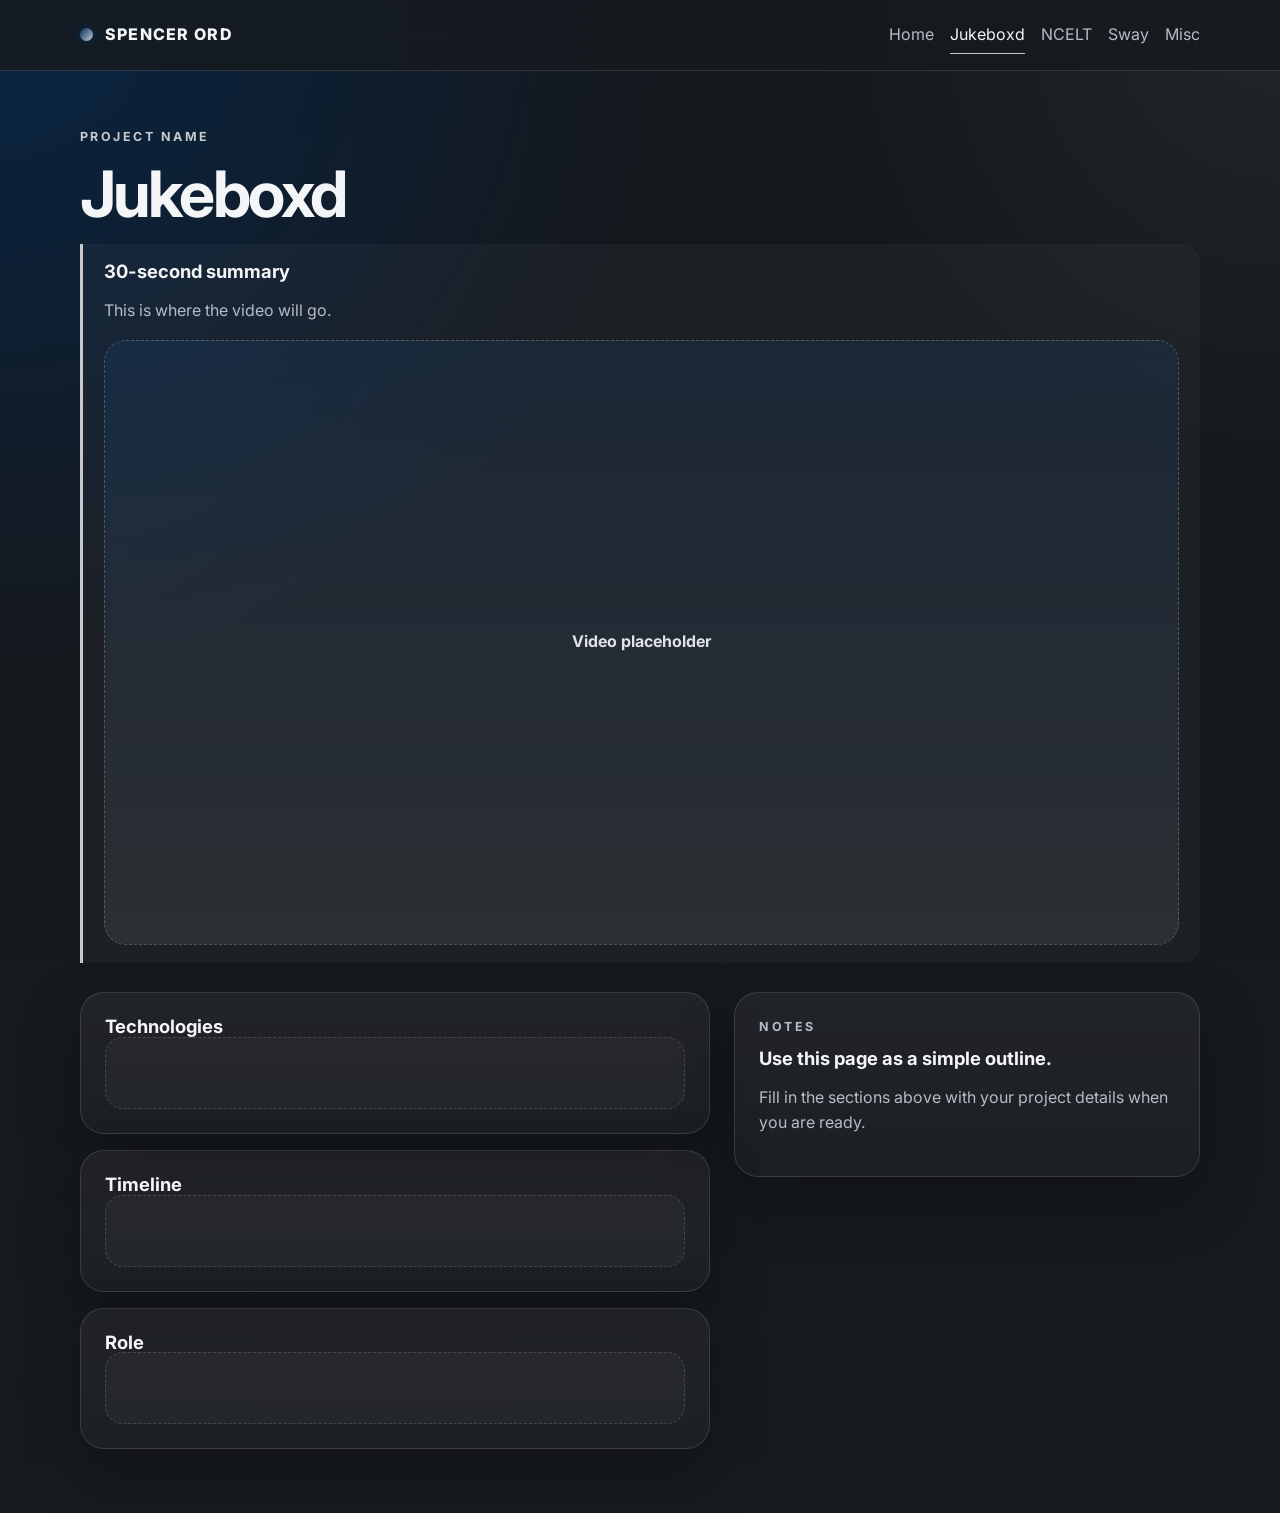
==== pages/jukeboxd.html @ b3a02fb2 "first AI draft" ====
<!DOCTYPE html>
<html lang="en">
	<head>
		<meta charset="UTF-8" />
		<meta name="viewport" content="width=device-width, initial-scale=1.0" />
		<title>Jukeboxd | Spencer Ord</title>
		<link rel="preconnect" href="https://fonts.googleapis.com" />
		<link rel="preconnect" href="https://fonts.gstatic.com" crossorigin />
		<link
			href="https://fonts.googleapis.com/css2?family=Inter:wght@400;500;600;700;800&display=swap"
			rel="stylesheet"
		/>
		<link rel="stylesheet" href="../css/styles.css" />
	</head>
	<body>
		<header class="site-header">
			<div class="container nav-bar">
				<a class="brand" href="../index.html">Spencer Ord</a>
				<nav class="site-nav" aria-label="Primary navigation">
					<a href="../index.html">Home</a>
					<a href="jukeboxd.html" class="active">Jukeboxd</a>
					<a href="ncelt.html">NCELT</a>
					<a href="sway.html">Sway</a>
					<a href="misc.html">Misc</a>
				</nav>
			</div>
		</header>

		<main class="project-page">
			<div class="container">
				<section class="project-hero">
					<p class="eyebrow">Project Name</p>
					<h1>Jukeboxd</h1>
					<div class="project-summary">
						<h3>30-second summary</h3>
						<p>This is where the video will go.</p>
						<div class="video-placeholder">Video placeholder</div>
					</div>
				</section>

				<section class="project-grid-detail">
					<div class="detail-list">
						<article class="project-panel">
							<h3>Technologies</h3>
							<div class="blank-field"></div>
						</article>
						<article class="project-panel">
							<h3>Timeline</h3>
							<div class="blank-field"></div>
						</article>
						<article class="project-panel">
							<h3>Role</h3>
							<div class="blank-field"></div>
						</article>
					</div>

					<aside class="project-panel">
						<p class="eyebrow">Notes</p>
						<h3>Use this page as a simple outline.</h3>
						<p>Fill in the sections above with your project details when you are ready.</p>
					</aside>
				</section>
			</div>
		</main>
	</body>
</html>
---- css/styles.css ----
:root {
  color-scheme: dark;
  --bg: #171a1f;
  --bg-alt: #20242a;
  --surface: rgba(255, 255, 255, 0.05);
  --surface-strong: rgba(255, 255, 255, 0.08);
  --border: rgba(255, 255, 255, 0.12);
  --text: #f4f5f7;
  --muted: #b6bcc6;
  --royal-blue: #002e5d;
  --royal-blue-2: #0a4a86;
  --silver: #c7c9cc;
  --silver-strong: #e0e2e6;
  --shadow: 0 24px 60px rgba(0, 0, 0, 0.28);
}

* {
  box-sizing: border-box;
}

html {
  scroll-behavior: smooth;
}

body {
  margin: 0;
  font-family: "Inter", "Segoe UI", sans-serif;
  background:
    radial-gradient(circle at top left, rgba(0, 46, 93, 0.6), transparent 34%),
    radial-gradient(circle at top right, rgba(199, 201, 204, 0.08), transparent 24%),
    linear-gradient(180deg, #14171c 0%, var(--bg) 100%);
  color: var(--text);
  line-height: 1.6;
}

a {
  color: inherit;
  text-decoration: none;
}

img {
  max-width: 100%;
  display: block;
}

.container {
  width: min(1120px, calc(100% - 2rem));
  margin: 0 auto;
}

.site-header {
  position: sticky;
  top: 0;
  z-index: 20;
  backdrop-filter: blur(18px);
  background: rgba(23, 26, 31, 0.82);
  border-bottom: 1px solid var(--border);
}

.nav-bar,
.footer-bar {
  display: flex;
  align-items: center;
  justify-content: space-between;
  gap: 1rem;
  padding: 1rem 0;
}

.brand {
  display: inline-flex;
  align-items: center;
  gap: 0.75rem;
  font-weight: 800;
  letter-spacing: 0.08em;
  text-transform: uppercase;
}

.brand::before {
  content: "";
  width: 0.8rem;
  height: 0.8rem;
  border-radius: 999px;
  background: linear-gradient(135deg, var(--royal-blue), var(--silver));
  box-shadow: 0 0 0 4px rgba(0, 46, 93, 0.25);
}

.site-nav {
  display: flex;
  gap: 1rem;
  flex-wrap: wrap;
}

.site-nav a {
  color: var(--muted);
  padding: 0.35rem 0;
  border-bottom: 1px solid transparent;
  transition: color 160ms ease, border-color 160ms ease;
}

.site-nav a:hover,
.site-nav a.active {
  color: var(--text);
  border-color: var(--silver);
}

.hero {
  padding: 5rem 0 3rem;
}

.hero-grid,
.split-section,
.project-grid-detail {
  display: grid;
  gap: 1.5rem;
  align-items: start;
}

.hero-grid,
.split-section {
  grid-template-columns: 1.25fr 0.75fr;
}

.project-grid-detail {
  grid-template-columns: 1.15fr 0.85fr;
}

.eyebrow {
  margin: 0 0 0.75rem;
  color: var(--silver);
  letter-spacing: 0.2em;
  text-transform: uppercase;
  font-size: 0.78rem;
  font-weight: 700;
}

h1,
h2,
h3 {
  line-height: 1.08;
  margin: 0;
}

h1 {
  font-size: clamp(2.5rem, 5vw, 4.7rem);
  letter-spacing: -0.04em;
}

h2 {
  font-size: clamp(1.6rem, 2.8vw, 2.5rem);
  letter-spacing: -0.03em;
}

h3 {
  font-size: 1.15rem;
}

.hero-copy,
.section-copy,
.card p,
.info-panel p,
.project-panel p,
.project-summary p {
  color: var(--muted);
}

.hero-copy {
  max-width: 60ch;
  font-size: 1.08rem;
  margin: 1rem 0 0;
}

.hero-actions {
  display: flex;
  flex-wrap: wrap;
  gap: 0.9rem;
  margin-top: 1.7rem;
}

.btn {
  display: inline-flex;
  align-items: center;
  justify-content: center;
  min-height: 2.9rem;
  padding: 0.8rem 1.15rem;
  border-radius: 999px;
  font-weight: 700;
  border: 1px solid transparent;
  transition: transform 160ms ease, background-color 160ms ease, border-color 160ms ease;
}

.btn:hover {
  transform: translateY(-1px);
}

.btn-primary {
  background: linear-gradient(135deg, var(--royal-blue), var(--royal-blue-2));
  color: white;
  box-shadow: 0 14px 28px rgba(0, 46, 93, 0.35);
}

.btn-secondary {
  background: linear-gradient(135deg, rgba(199, 201, 204, 0.12), rgba(255, 255, 255, 0.05));
  color: var(--silver-strong);
  border-color: rgba(199, 201, 204, 0.22);
}

.hero-card,
.card,
.info-panel,
.project-panel,
.link-panel {
  background: linear-gradient(180deg, var(--surface), rgba(255, 255, 255, 0.025));
  border: 1px solid var(--border);
  border-radius: 24px;
  box-shadow: var(--shadow);
}

.hero-card,
.info-panel,
.project-panel {
  padding: 1.5rem;
}

.hero-card {
  position: relative;
  overflow: hidden;
}

.hero-card::after {
  content: "";
  position: absolute;
  inset: auto -25% -45% auto;
  width: 14rem;
  height: 14rem;
  border-radius: 999px;
  background: radial-gradient(circle, rgba(0, 46, 93, 0.65), transparent 70%);
  pointer-events: none;
}

.hero-card ul,
.project-panel ul {
  margin: 0.9rem 0 0;
  padding-left: 1.1rem;
  color: var(--muted);
}

.hero-card li + li,
.project-panel li + li {
  margin-top: 0.5rem;
}

.section {
  padding: 3rem 0;
}

.section-heading {
  display: grid;
  gap: 0.35rem;
  margin-bottom: 1.4rem;
}

.project-grid {
  display: grid;
  grid-template-columns: repeat(2, minmax(0, 1fr));
  gap: 1.2rem;
}

.card {
  padding: 1.4rem;
}

.card p {
  margin: 0.7rem 0 0;
}

.card .card-link {
  display: inline-flex;
  margin-top: 1rem;
  color: var(--silver-strong);
  font-weight: 700;
}

.card .card-link:hover {
  color: white;
}

.link-panel {
  display: grid;
  gap: 1rem;
  padding: 1.25rem;
}

.link-list {
  display: grid;
  grid-template-columns: repeat(2, minmax(0, 1fr));
  gap: 0.75rem;
}

.link-list a {
  display: inline-flex;
  align-items: center;
  justify-content: center;
  min-height: 2.9rem;
  padding: 0.75rem 1rem;
  border-radius: 16px;
  border: 1px solid rgba(199, 201, 204, 0.18);
  background: rgba(255, 255, 255, 0.03);
  color: var(--silver-strong);
  font-weight: 700;
  transition: border-color 160ms ease, background-color 160ms ease, transform 160ms ease;
}

.link-list a:hover {
  border-color: rgba(199, 201, 204, 0.4);
  background: rgba(255, 255, 255, 0.06);
  transform: translateY(-1px);
}

.alt-section {
  padding-top: 0.3rem;
}

.project-page {
  padding: 3.5rem 0 4rem;
}

.project-hero {
  margin-bottom: 1.8rem;
}

.project-summary {
  margin-top: 1rem;
  padding: 1.15rem 1.3rem;
  border-left: 3px solid var(--silver);
  background: rgba(255, 255, 255, 0.03);
  border-radius: 0 18px 18px 0;
}

.project-meta {
  display: flex;
  flex-wrap: wrap;
  gap: 0.75rem;
  margin-top: 1.1rem;
}

.project-tag {
  display: inline-flex;
  padding: 0.45rem 0.7rem;
  border-radius: 999px;
  border: 1px solid rgba(199, 201, 204, 0.2);
  background: rgba(255, 255, 255, 0.04);
  color: var(--silver-strong);
  font-size: 0.9rem;
}

.video-placeholder {
  aspect-ratio: 16 / 9;
  display: grid;
  place-items: center;
  border-radius: 22px;
  border: 1px dashed rgba(199, 201, 204, 0.28);
  background:
    linear-gradient(180deg, rgba(0, 46, 93, 0.22), rgba(255, 255, 255, 0.04)),
    rgba(255, 255, 255, 0.03);
  color: var(--silver-strong);
  font-weight: 700;
  text-align: center;
  padding: 1rem;
}

.detail-list {
  display: grid;
  gap: 1rem;
}

.blank-field {
  min-height: 4.5rem;
  border-radius: 18px;
  border: 1px dashed rgba(199, 201, 204, 0.2);
  background: rgba(255, 255, 255, 0.03);
}

.site-footer {
  padding: 1.8rem 0 2.8rem;
  color: var(--muted);
}

.footer-bar {
  border-top: 1px solid var(--border);
  padding-top: 1.2rem;
}

@media (max-width: 820px) {
  .hero-grid,
  .split-section,
  .project-grid-detail,
  .project-grid,
  .link-list {
    grid-template-columns: 1fr;
  }

  .nav-bar,
  .footer-bar {
    flex-direction: column;
    align-items: flex-start;
  }

  .hero {
    padding-top: 3.2rem;
  }
}
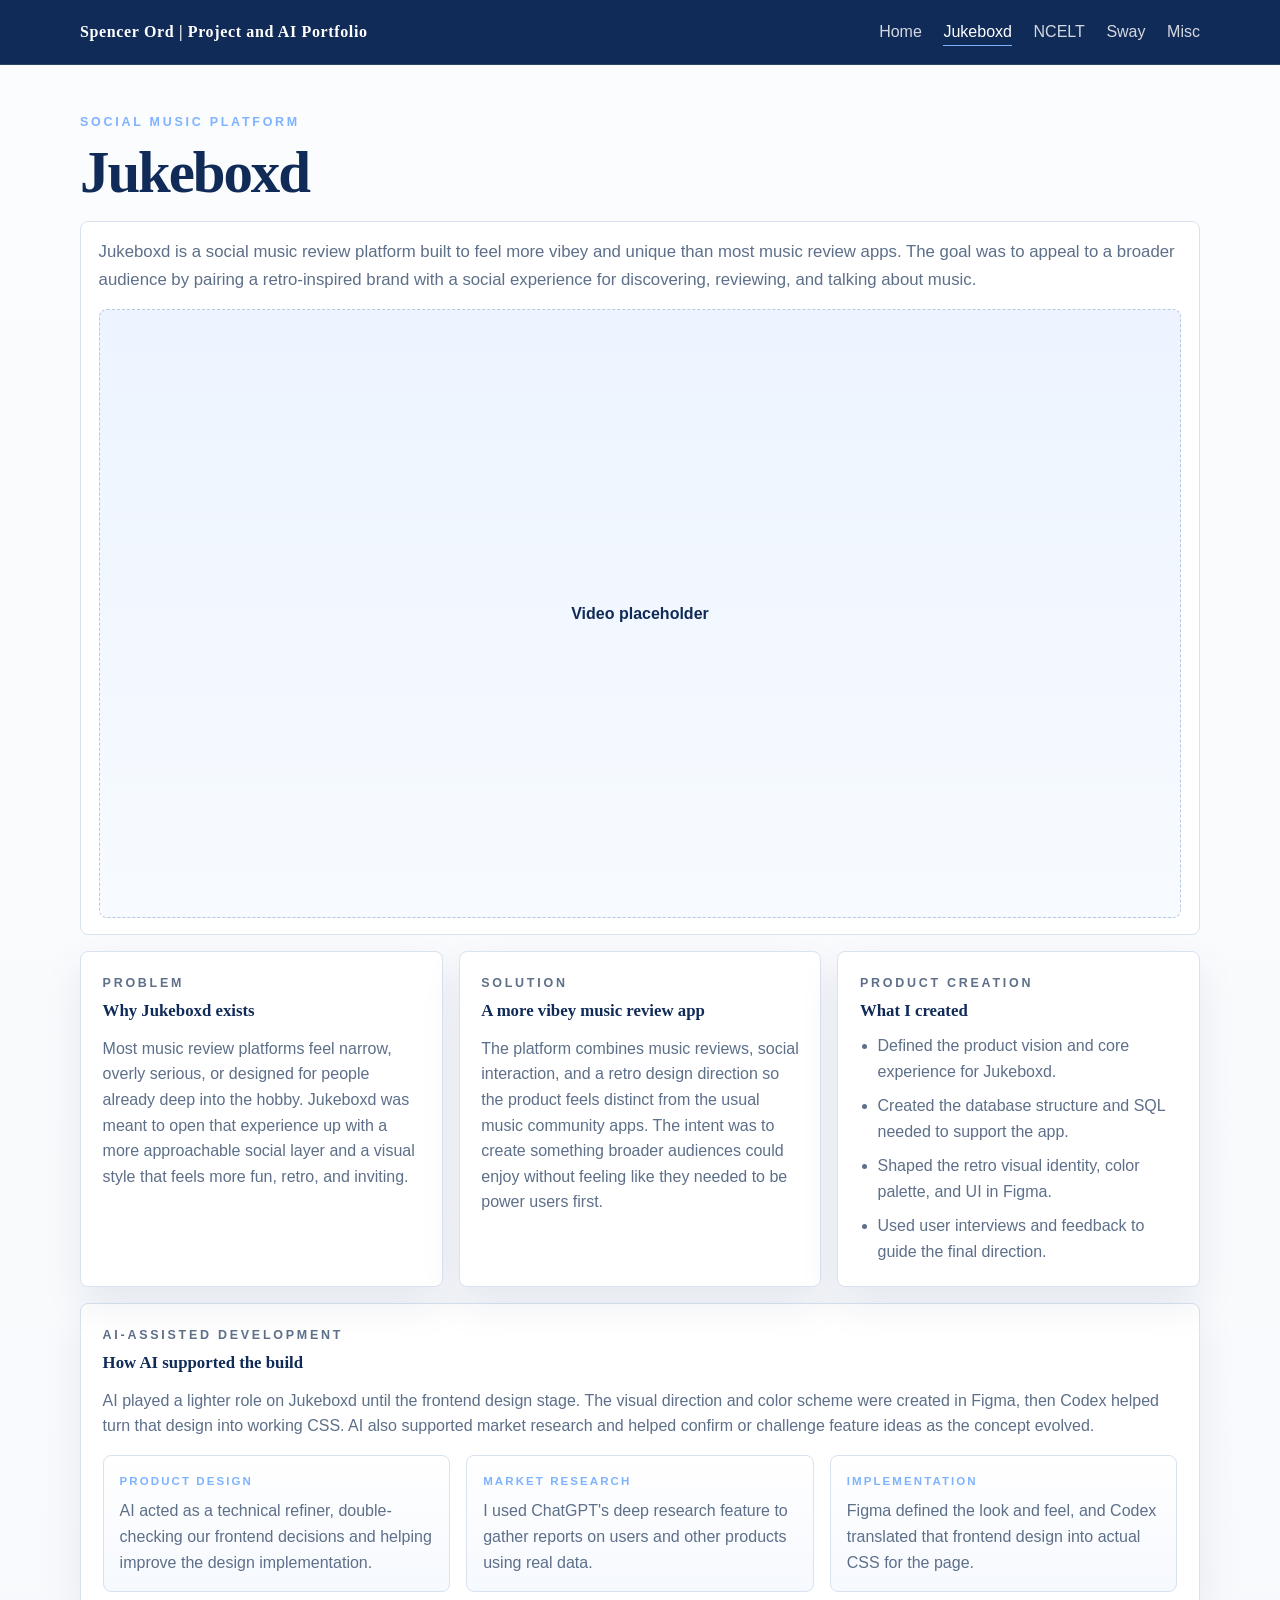
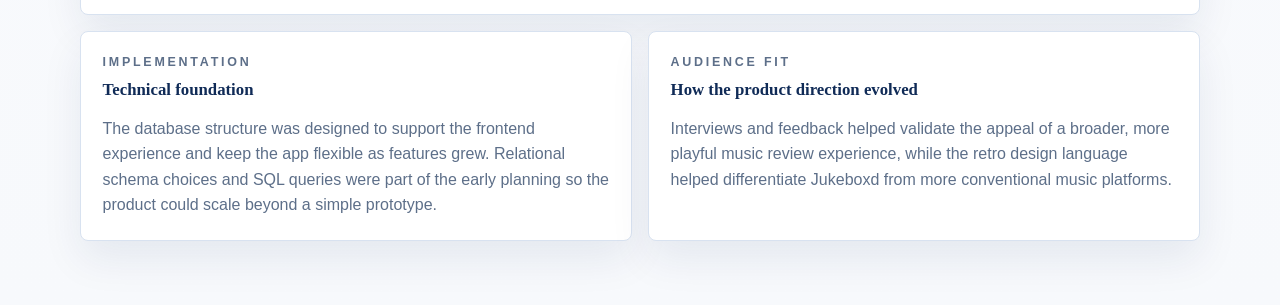
==== commit 65915cdf: "1st draft of Jukeboxd tab" ====
--- a/pages/jukeboxd.html
+++ b/pages/jukeboxd.html
@@ -15,7 +15,7 @@
 	<body>
 		<header class="site-header">
 			<div class="container nav-bar">
-				<a class="brand" href="../index.html">Spencer Ord</a>
+				<a class="brand" href="../index.html">Spencer Ord | Project and AI Portfolio</a>
 				<nav class="site-nav" aria-label="Primary navigation">
 					<a href="../index.html">Home</a>
 					<a href="jukeboxd.html" class="active">Jukeboxd</a>
@@ -29,36 +29,71 @@
 		<main class="project-page">
 			<div class="container">
 				<section class="project-hero">
-					<p class="eyebrow">Project Name</p>
+					<p class="eyebrow">Social music platform</p>
 					<h1>Jukeboxd</h1>
 					<div class="project-summary">
-						<h3>30-second summary</h3>
-						<p>This is where the video will go.</p>
+						<p class="project-intro">Jukeboxd is a social music review platform built to feel more vibey and unique than most music review apps. The goal was to appeal to a broader audience by pairing a retro-inspired brand with a social experience for discovering, reviewing, and talking about music.</p>
 						<div class="video-placeholder">Video placeholder</div>
 					</div>
 				</section>
 
-				<section class="project-grid-detail">
-					<div class="detail-list">
-						<article class="project-panel">
-							<h3>Technologies</h3>
-							<div class="blank-field"></div>
-						</article>
-						<article class="project-panel">
-							<h3>Timeline</h3>
-							<div class="blank-field"></div>
-						</article>
-						<article class="project-panel">
-							<h3>Role</h3>
-							<div class="blank-field"></div>
-						</article>
+				<section class="project-section-grid">
+					<article class="project-panel project-story">
+						<p class="eyebrow">Problem</p>
+						<h3>Why Jukeboxd exists</h3>
+						<p>Most music review platforms feel narrow, overly serious, or designed for people already deep into the hobby. Jukeboxd was meant to open that experience up with a more approachable social layer and a visual style that feels more fun, retro, and inviting.</p>
+					</article>
+
+					<article class="project-panel project-story">
+						<p class="eyebrow">Solution</p>
+						<h3>A more vibey music review app</h3>
+						<p>The platform combines music reviews, social interaction, and a retro design direction so the product feels distinct from the usual music community apps. The intent was to create something broader audiences could enjoy without feeling like they needed to be power users first.</p>
+					</article>
+
+					<article class="project-panel project-story">
+						<p class="eyebrow">Product Creation</p>
+						<h3>What I created</h3>
+						<ul class="feature-list">
+							<li>Defined the product vision and core experience for Jukeboxd.</li>
+							<li>Created the database structure and SQL needed to support the app.</li>
+							<li>Shaped the retro visual identity, color palette, and UI in Figma.</li>
+							<li>Used user interviews and feedback to guide the final direction.</li>
+						</ul>
+					</article>
+				</section>
+
+				<section class="project-panel project-ai-section">
+					<p class="eyebrow">AI-assisted development</p>
+					<h3>How AI supported the build</h3>
+					<p>AI played a lighter role on Jukeboxd until the frontend design stage. The visual direction and color scheme were created in Figma, then Codex helped turn that design into working CSS. AI also supported market research and helped confirm or challenge feature ideas as the concept evolved.</p>
+					<div class="ai-grid">
+						<div>
+							<span>Product design</span>
+							<p>AI acted as a technical refiner, double-checking our frontend decisions and helping improve the design implementation.</p>
+						</div>
+						<div>
+							<span>Market Research</span>
+							<p>I used ChatGPT's deep research feature to gather reports on users and other products using real data.</p>
+						</div>
+						<div>
+							<span>Implementation</span>
+							<p>Figma defined the look and feel, and Codex translated that frontend design into actual CSS for the page.</p>
+						</div>
 					</div>
+				</section>
 
-					<aside class="project-panel">
-						<p class="eyebrow">Notes</p>
-						<h3>Use this page as a simple outline.</h3>
-						<p>Fill in the sections above with your project details when you are ready.</p>
-					</aside>
+				<section class="project-section-grid project-section-grid-alt">
+					<article class="project-panel">
+						<p class="eyebrow">Implementation</p>
+						<h3>Technical foundation</h3>
+						<p>The database structure was designed to support the frontend experience and keep the app flexible as features grew. Relational schema choices and SQL queries were part of the early planning so the product could scale beyond a simple prototype.</p>
+					</article>
+
+					<article class="project-panel">
+						<p class="eyebrow">Audience fit</p>
+						<h3>How the product direction evolved</h3>
+						<p>Interviews and feedback helped validate the appeal of a broader, more playful music review experience, while the retro design language helped differentiate Jukeboxd from more conventional music platforms.</p>
+					</article>
 				</section>
 			</div>
 		</main>
--- a/css/styles.css
+++ b/css/styles.css
@@ -1,17 +1,23 @@
 :root {
-  color-scheme: dark;
-  --bg: #171a1f;
-  --bg-alt: #20242a;
-  --surface: rgba(255, 255, 255, 0.05);
-  --surface-strong: rgba(255, 255, 255, 0.08);
-  --border: rgba(255, 255, 255, 0.12);
-  --text: #f4f5f7;
-  --muted: #b6bcc6;
-  --royal-blue: #002e5d;
-  --royal-blue-2: #0a4a86;
-  --silver: #c7c9cc;
-  --silver-strong: #e0e2e6;
-  --shadow: 0 24px 60px rgba(0, 0, 0, 0.28);
+  color-scheme: light;
+  --bg: #f7f9fc;
+  --surface: #ffffff;
+  --surface-soft: #eef5ff;
+  --border: #d8e2f0;
+  --text: #10233f;
+  --muted: #5d6f89;
+  --navy: #102b57;
+  --navy-2: #173b73;
+  --light-blue: #7fb2ff;
+  --light-blue-soft: #d9e9ff;
+  --shadow: 0 18px 40px rgba(16, 43, 87, 0.08);
+  --shadow-strong: 0 16px 34px rgba(16, 43, 87, 0.16);
+  --radius: 8px;
+  --space-1: 0.5rem;
+  --space-2: 1rem;
+  --space-3: 1.5rem;
+  --space-4: 2rem;
+  --space-5: 3rem;
 }
 
 * {
@@ -24,11 +30,8 @@
 
 body {
   margin: 0;
-  font-family: "Inter", "Segoe UI", sans-serif;
-  background:
-    radial-gradient(circle at top left, rgba(0, 46, 93, 0.6), transparent 34%),
-    radial-gradient(circle at top right, rgba(199, 201, 204, 0.08), transparent 24%),
-    linear-gradient(180deg, #14171c 0%, var(--bg) 100%);
+  font-family: "Segoe UI", "Helvetica Neue", Arial, sans-serif;
+  background: linear-gradient(180deg, #fbfcfe 0%, var(--bg) 100%);
   color: var(--text);
   line-height: 1.6;
 }
@@ -36,11 +39,6 @@
 a {
   color: inherit;
   text-decoration: none;
-}
-
-img {
-  max-width: 100%;
-  display: block;
 }
 
 .container {
@@ -52,9 +50,9 @@
   position: sticky;
   top: 0;
   z-index: 20;
-  backdrop-filter: blur(18px);
-  background: rgba(23, 26, 31, 0.82);
-  border-bottom: 1px solid var(--border);
+  background: var(--navy);
+  backdrop-filter: blur(12px);
+  border-bottom: 1px solid rgba(255, 255, 255, 0.12);
 }
 
 .nav-bar,
@@ -62,72 +60,90 @@
   display: flex;
   align-items: center;
   justify-content: space-between;
-  gap: 1rem;
+  gap: var(--space-2);
   padding: 1rem 0;
 }
 
 .brand {
+  font-weight: 800;
+  letter-spacing: 0.04em;
+  color: #ffffff;
+  font-family: Georgia, "Times New Roman", serif;
+}
+
+.site-nav {
+  display: flex;
+  align-items: center;
+  gap: 1.35rem;
+  flex-wrap: wrap;
+}
+
+.site-nav a {
+  position: relative;
   display: inline-flex;
   align-items: center;
-  gap: 0.75rem;
-  font-weight: 800;
-  letter-spacing: 0.08em;
-  text-transform: uppercase;
-}
-
-.brand::before {
+  min-height: 2rem;
+  color: rgba(255, 255, 255, 0.82);
+  transition: color 240ms ease;
+}
+
+.site-nav a::after {
+  position: absolute;
+  right: 0;
+  bottom: 0.1rem;
+  left: 0;
+  height: 1px;
   content: "";
-  width: 0.8rem;
-  height: 0.8rem;
-  border-radius: 999px;
-  background: linear-gradient(135deg, var(--royal-blue), var(--silver));
-  box-shadow: 0 0 0 4px rgba(0, 46, 93, 0.25);
-}
-
-.site-nav {
-  display: flex;
-  gap: 1rem;
-  flex-wrap: wrap;
-}
-
-.site-nav a {
-  color: var(--muted);
-  padding: 0.35rem 0;
-  border-bottom: 1px solid transparent;
-  transition: color 160ms ease, border-color 160ms ease;
+  background: var(--light-blue);
+  opacity: 0;
+  transform: scaleX(0.5);
+  transform-origin: center;
+  transition: transform 240ms ease, opacity 240ms ease;
 }
 
 .site-nav a:hover,
 .site-nav a.active {
-  color: var(--text);
-  border-color: var(--silver);
+  color: #ffffff;
+}
+
+.site-nav a:hover::after,
+.site-nav a.active::after {
+  opacity: 1;
+  transform: scaleX(1);
 }
 
 .hero {
-  padding: 5rem 0 3rem;
+  padding: var(--space-5) 0 0;
+  background:
+    radial-gradient(ellipse at 73% 52%, rgba(127, 178, 255, 0.24) 0%, rgba(127, 178, 255, 0.14) 28%, rgba(217, 233, 255, 0.08) 48%, rgba(217, 233, 255, 0) 72%),
+    linear-gradient(180deg, rgba(217, 233, 255, 0.72) 0%, rgba(239, 246, 255, 0.94) 100%);
+  border-top: 1px solid rgba(16, 35, 63, 0.1);
+  border-bottom: 1px solid rgba(16, 35, 63, 0.1);
 }
 
 .hero-grid,
-.split-section,
 .project-grid-detail {
   display: grid;
-  gap: 1.5rem;
-  align-items: start;
-}
-
-.hero-grid,
-.split-section {
-  grid-template-columns: 1.25fr 0.75fr;
-}
-
-.project-grid-detail {
-  grid-template-columns: 1.15fr 0.85fr;
+  gap: var(--space-5);
+  align-items: stretch;
+  grid-template-columns: minmax(0, 1fr) minmax(320px, 0.95fr);
+}
+
+.hero-grid {
+  min-height: clamp(29rem, 55vh, 34rem);
+}
+
+.hero-content {
+  align-self: center;
+  max-width: none;
+  width: 100%;
+  padding-bottom: var(--space-4);
 }
 
 .eyebrow {
-  margin: 0 0 0.75rem;
-  color: var(--silver);
-  letter-spacing: 0.2em;
+  margin: 0 0 var(--space-1);
+  color: var(--light-blue);
+  letter-spacing: 0.22em;
   text-transform: uppercase;
   font-size: 0.78rem;
   font-weight: 700;
@@ -138,264 +154,386 @@
 h3 {
   line-height: 1.08;
   margin: 0;
+  font-family: Georgia, serif;
+  font-weight: 700;
 }
 
 h1 {
-  font-size: clamp(2.5rem, 5vw, 4.7rem);
-  letter-spacing: -0.04em;
+  font-size: clamp(2.6rem, 4.6vw, 4.35rem);
+  letter-spacing: -0.035em;
+  color: var(--navy);
 }
 
 h2 {
-  font-size: clamp(1.6rem, 2.8vw, 2.5rem);
+  font-size: clamp(1.5rem, 2.6vw, 2.3rem);
   letter-spacing: -0.03em;
+  color: var(--navy);
 }
 
 h3 {
-  font-size: 1.15rem;
+  font-size: 1.05rem;
+  color: var(--navy);
 }
 
 .hero-copy,
 .section-copy,
 .card p,
-.info-panel p,
 .project-panel p,
 .project-summary p {
   color: var(--muted);
 }
 
 .hero-copy {
+  max-width: 36ch;
+  font-size: clamp(1.18rem, 2vw, 1.36rem);
+  line-height: 1.35;
+  margin: 0.75rem 0 0;
+  color: var(--light-blue);
+}
+
+.section-copy {
   max-width: 60ch;
-  font-size: 1.08rem;
-  margin: 1rem 0 0;
+  margin: var(--space-2) 0 0;
+  font-size: 1.02rem;
+  line-height: 1.75;
 }
 
 .hero-actions {
   display: flex;
   flex-wrap: wrap;
-  gap: 0.9rem;
-  margin-top: 1.7rem;
+  gap: var(--space-2);
+  margin-top: var(--space-3);
 }
 
 .btn {
   display: inline-flex;
   align-items: center;
   justify-content: center;
-  min-height: 2.9rem;
-  padding: 0.8rem 1.15rem;
+  min-height: 3rem;
+  padding: 0 1.55rem;
   border-radius: 999px;
   font-weight: 700;
+  line-height: 1;
   border: 1px solid transparent;
-  transition: transform 160ms ease, background-color 160ms ease, border-color 160ms ease;
+  box-shadow: 0 10px 22px rgba(16, 43, 87, 0.08);
+  transition: transform 240ms ease, background-color 240ms ease, border-color 240ms ease, box-shadow 240ms ease, color 240ms ease;
 }
 
 .btn:hover {
-  transform: translateY(-1px);
+  box-shadow: var(--shadow-strong);
+  transform: translateY(-2px);
 }
 
 .btn-primary {
-  background: linear-gradient(135deg, var(--royal-blue), var(--royal-blue-2));
+  background: var(--navy);
   color: white;
-  box-shadow: 0 14px 28px rgba(0, 46, 93, 0.35);
+  box-shadow: var(--shadow);
 }
 
 .btn-secondary {
-  background: linear-gradient(135deg, rgba(199, 201, 204, 0.12), rgba(255, 255, 255, 0.05));
-  color: var(--silver-strong);
-  border-color: rgba(199, 201, 204, 0.22);
-}
-
-.hero-card,
+  background: rgba(255, 255, 255, 0.72);
+  color: var(--navy);
+  border-color: rgba(16, 43, 87, 0.28);
+}
+
+.btn-secondary:hover {
+  background: #ffffff;
+  border-color: rgba(16, 43, 87, 0.42);
+}
+
 .card,
 .info-panel,
+.project-panel {
+  background: var(--surface);
+  border: 1px solid var(--border);
+  border-radius: var(--radius);
+  box-shadow: var(--shadow);
+}
+
+.info-panel,
 .project-panel,
-.link-panel {
-  background: linear-gradient(180deg, var(--surface), rgba(255, 255, 255, 0.025));
-  border: 1px solid var(--border);
-  border-radius: 24px;
-  box-shadow: var(--shadow);
-}
-
-.hero-card,
-.info-panel,
-.project-panel {
-  padding: 1.5rem;
-}
-
-.hero-card {
+.card {
+  padding: 1.35rem;
+}
+
+.hero-portrait {
   position: relative;
+  background: transparent;
+  border: 0;
+  box-shadow: none;
+  min-height: 100%;
+  display: flex;
+  justify-content: flex-end;
+  align-items: flex-end;
   overflow: hidden;
 }
 
-.hero-card::after {
-  content: "";
-  position: absolute;
-  inset: auto -25% -45% auto;
-  width: 14rem;
-  height: 14rem;
-  border-radius: 999px;
-  background: radial-gradient(circle, rgba(0, 46, 93, 0.65), transparent 70%);
-  pointer-events: none;
-}
-
-.hero-card ul,
-.project-panel ul {
-  margin: 0.9rem 0 0;
-  padding-left: 1.1rem;
-  color: var(--muted);
-}
-
-.hero-card li + li,
-.project-panel li + li {
-  margin-top: 0.5rem;
-}
-
-.section {
-  padding: 3rem 0;
-}
-
-.section-heading {
-  display: grid;
-  gap: 0.35rem;
-  margin-bottom: 1.4rem;
+
+.portrait-image {
+  width: min(100%, 620px);
+  height: auto;
+  object-fit: contain;
+  filter: drop-shadow(0 20px 28px rgba(16, 35, 63, 0.12));
+  position: relative;
+  z-index: 1;
+  margin-bottom: 0;
+}
+
+.hero-portrait .portrait-label,
+.hero-portrait .portrait-figure {
+  display: none;
 }
 
 .project-grid {
   display: grid;
-  grid-template-columns: repeat(2, minmax(0, 1fr));
-  gap: 1.2rem;
-}
-
-.card {
-  padding: 1.4rem;
+  grid-template-columns: repeat(4, minmax(0, 1fr));
+  gap: 1rem;
 }
 
 .card p {
-  margin: 0.7rem 0 0;
+  margin: 0.6rem 0 0;
 }
 
 .card .card-link {
   display: inline-flex;
   margin-top: 1rem;
-  color: var(--silver-strong);
+  color: var(--light-blue);
   font-weight: 700;
 }
 
-.card .card-link:hover {
-  color: white;
-}
-
-.link-panel {
-  display: grid;
-  gap: 1rem;
-  padding: 1.25rem;
-}
-
-.link-list {
-  display: grid;
-  grid-template-columns: repeat(2, minmax(0, 1fr));
-  gap: 0.75rem;
-}
-
-.link-list a {
+.social-row {
+  display: flex;
+  align-items: center;
+  gap: var(--space-1);
+  margin-top: var(--space-3);
+}
+
+.social-row a {
   display: inline-flex;
   align-items: center;
   justify-content: center;
-  min-height: 2.9rem;
-  padding: 0.75rem 1rem;
-  border-radius: 16px;
-  border: 1px solid rgba(199, 201, 204, 0.18);
-  background: rgba(255, 255, 255, 0.03);
-  color: var(--silver-strong);
-  font-weight: 700;
-  transition: border-color 160ms ease, background-color 160ms ease, transform 160ms ease;
-}
-
-.link-list a:hover {
-  border-color: rgba(199, 201, 204, 0.4);
-  background: rgba(255, 255, 255, 0.06);
+  width: 2.15rem;
+  height: 2.15rem;
+  border-radius: 50%;
+  color: var(--navy);
+  transition: background-color 240ms ease, color 240ms ease, transform 240ms ease;
+}
+
+.social-row a:hover {
+  background: rgba(255, 255, 255, 0.7);
+  color: var(--navy-2);
   transform: translateY(-1px);
 }
 
-.alt-section {
-  padding-top: 0.3rem;
+.social-row svg {
+  width: 1.35rem;
+  height: 1.35rem;
+  fill: currentColor;
+}
+
+.about-section {
+  padding-top: 1rem;
+}
+
+.about-grid {
+  display: grid;
+  grid-template-columns: 1.3fr 1fr 1fr;
+  gap: 1rem;
+}
+
+.about-card {
+  padding: 1.35rem;
+  background: var(--surface);
+  border: 1px solid var(--border);
+  border-radius: var(--radius);
+  box-shadow: var(--shadow);
+}
+
+.about-card p,
+.about-card li {
+  color: var(--muted);
+}
+
+.about-card ul {
+  margin: 0.75rem 0 0;
+  padding-left: 1.1rem;
+}
+
+.about-card li + li {
+  margin-top: 0.5rem;
+}
+
+.section {
+  padding: 2rem 0 3rem;
+}
+
+.section-heading {
+  display: grid;
+  gap: 0.35rem;
+  margin-bottom: 1.25rem;
 }
 
 .project-page {
-  padding: 3.5rem 0 4rem;
-}
-
-.project-hero {
-  margin-bottom: 1.8rem;
+  padding: 3rem 0 4rem;
 }
 
 .project-summary {
   margin-top: 1rem;
-  padding: 1.15rem 1.3rem;
-  border-left: 3px solid var(--silver);
-  background: rgba(255, 255, 255, 0.03);
-  border-radius: 0 18px 18px 0;
-}
-
-.project-meta {
-  display: flex;
-  flex-wrap: wrap;
-  gap: 0.75rem;
-  margin-top: 1.1rem;
-}
-
-.project-tag {
-  display: inline-flex;
-  padding: 0.45rem 0.7rem;
-  border-radius: 999px;
-  border: 1px solid rgba(199, 201, 204, 0.2);
-  background: rgba(255, 255, 255, 0.04);
-  color: var(--silver-strong);
-  font-size: 0.9rem;
+  padding: 1rem 1.1rem;
+  border: 1px solid var(--border);
+  border-radius: var(--radius);
+  background: var(--surface);
+}
+
+.project-intro {
+  margin: 0;
+  color: var(--muted);
+  font-size: 1.05rem;
+  line-height: 1.7;
+}
+
+.project-snapshot {
+  display: grid;
+  grid-template-columns: repeat(3, minmax(0, 1fr));
+  gap: 0.85rem;
+  margin-top: 1rem;
+}
+
+.project-stat {
+  padding: 1rem;
+  border: 1px solid var(--border);
+  border-radius: var(--radius);
+  background: linear-gradient(180deg, #ffffff 0%, #f6f9fe 100%);
+}
+
+.project-stat span {
+  display: block;
+  color: var(--light-blue);
+  font-size: 0.72rem;
+  font-weight: 800;
+  letter-spacing: 0.18em;
+  text-transform: uppercase;
+}
+
+.project-stat strong {
+  display: block;
+  margin-top: 0.45rem;
+  color: var(--navy);
+  font-size: 1rem;
+  line-height: 1.35;
+}
+
+.project-stat p {
+  margin: 0.55rem 0 0;
+  color: var(--muted);
+  font-size: 0.94rem;
 }
 
 .video-placeholder {
   aspect-ratio: 16 / 9;
   display: grid;
   place-items: center;
-  border-radius: 22px;
-  border: 1px dashed rgba(199, 201, 204, 0.28);
-  background:
-    linear-gradient(180deg, rgba(0, 46, 93, 0.22), rgba(255, 255, 255, 0.04)),
-    rgba(255, 255, 255, 0.03);
-  color: var(--silver-strong);
+  margin-top: 0.9rem;
+  border-radius: var(--radius);
+  border: 1px dashed #b6c8e3;
+  background: linear-gradient(180deg, #edf4ff 0%, #f7fbff 100%);
+  color: var(--navy);
   font-weight: 700;
-  text-align: center;
+}
+
+.detail-list {
+  display: grid;
+  gap: 1rem;
+}
+
+.project-section-grid {
+  display: grid;
+  grid-template-columns: repeat(3, minmax(0, 1fr));
+  gap: 1rem;
+  margin-top: 1rem;
+}
+
+.project-section-grid-alt {
+  grid-template-columns: repeat(2, minmax(0, 1fr));
+}
+
+.project-ai-section {
+  margin-top: 1rem;
+  padding: 1.35rem;
+}
+
+.ai-grid {
+  display: grid;
+  grid-template-columns: repeat(3, minmax(0, 1fr));
+  gap: 1rem;
+  margin-top: 1rem;
+}
+
+.ai-grid div {
   padding: 1rem;
-}
-
-.detail-list {
-  display: grid;
-  gap: 1rem;
+  border: 1px solid var(--border);
+  border-radius: var(--radius);
+  background: linear-gradient(180deg, #ffffff 0%, #f6f9fe 100%);
+}
+
+.ai-grid span {
+  display: block;
+  color: var(--light-blue);
+  font-size: 0.72rem;
+  font-weight: 800;
+  letter-spacing: 0.18em;
+  text-transform: uppercase;
+}
+
+.ai-grid p {
+  margin: 0.5rem 0 0;
+  color: var(--muted);
+}
+
+.project-story p:last-child,
+.project-panel p:last-child {
+  margin-bottom: 0;
+}
+
+.feature-list {
+  margin: 0.85rem 0 0;
+  padding-left: 1.1rem;
+  color: var(--muted);
+}
+
+.feature-list li + li {
+  margin-top: 0.55rem;
 }
 
 .blank-field {
-  min-height: 4.5rem;
-  border-radius: 18px;
-  border: 1px dashed rgba(199, 201, 204, 0.2);
-  background: rgba(255, 255, 255, 0.03);
+  min-height: 4rem;
+  margin-top: 0.75rem;
+  border-radius: var(--radius);
+  border: 1px dashed #b6c8e3;
+  background: linear-gradient(180deg, #f9fbff 0%, #edf4ff 100%);
 }
 
 .site-footer {
-  padding: 1.8rem 0 2.8rem;
+  padding: 1rem 0 2rem;
+}
+
+.footer-bar {
+  border-top: 1px solid rgba(16, 35, 63, 0.08);
   color: var(--muted);
-}
-
-.footer-bar {
-  border-top: 1px solid var(--border);
-  padding-top: 1.2rem;
 }
 
 @media (max-width: 820px) {
   .hero-grid,
-  .split-section,
   .project-grid-detail,
   .project-grid,
-  .link-list {
+  .about-grid,
+  .project-snapshot,
+  .project-section-grid,
+  .ai-grid {
+    grid-template-columns: 1fr;
+  }
+
+  .project-section-grid-alt {
     grid-template-columns: 1fr;
   }
 
@@ -405,7 +543,74 @@
     align-items: flex-start;
   }
 
+  .site-nav {
+    gap: 0.95rem;
+  }
+
   .hero {
-    padding-top: 3.2rem;
-  }
-}
+    padding-top: var(--space-4);
+    background:
+      radial-gradient(ellipse at 50% 82%, rgba(127, 178, 255, 0.22) 0%, rgba(127, 178, 255, 0.12) 30%, rgba(217, 233, 255, 0.07) 50%, rgba(217, 233, 255, 0) 74%),
+      linear-gradient(180deg, rgba(217, 233, 255, 0.72) 0%, rgba(239, 246, 255, 0.94) 100%);
+  }
+
+  .hero-grid {
+    min-height: 0;
+    gap: var(--space-2);
+  }
+
+  .hero-content {
+    padding-bottom: var(--space-2);
+  }
+
+  .hero-portrait {
+    min-height: 0;
+    justify-content: center;
+  }
+
+  .portrait-image {
+    width: min(100%, 31rem);
+  }
+}
+
+@media (max-width: 520px) {
+  .container {
+    width: min(100% - 1.5rem, 1120px);
+  }
+
+  .nav-bar,
+  .footer-bar {
+    gap: 0.75rem;
+  }
+
+  .site-nav {
+    width: 100%;
+    justify-content: space-between;
+    gap: 0.5rem;
+  }
+
+  .hero {
+    padding-top: var(--space-3);
+  }
+
+  h1 {
+    font-size: clamp(2.35rem, 13vw, 3.2rem);
+  }
+
+  .hero-actions {
+    gap: 0.75rem;
+  }
+
+  .btn {
+    width: 100%;
+    padding-inline: var(--space-2);
+  }
+
+  .social-row {
+    justify-content: center;
+  }
+
+  .portrait-image {
+    width: min(100%, 26rem);
+  }
+}
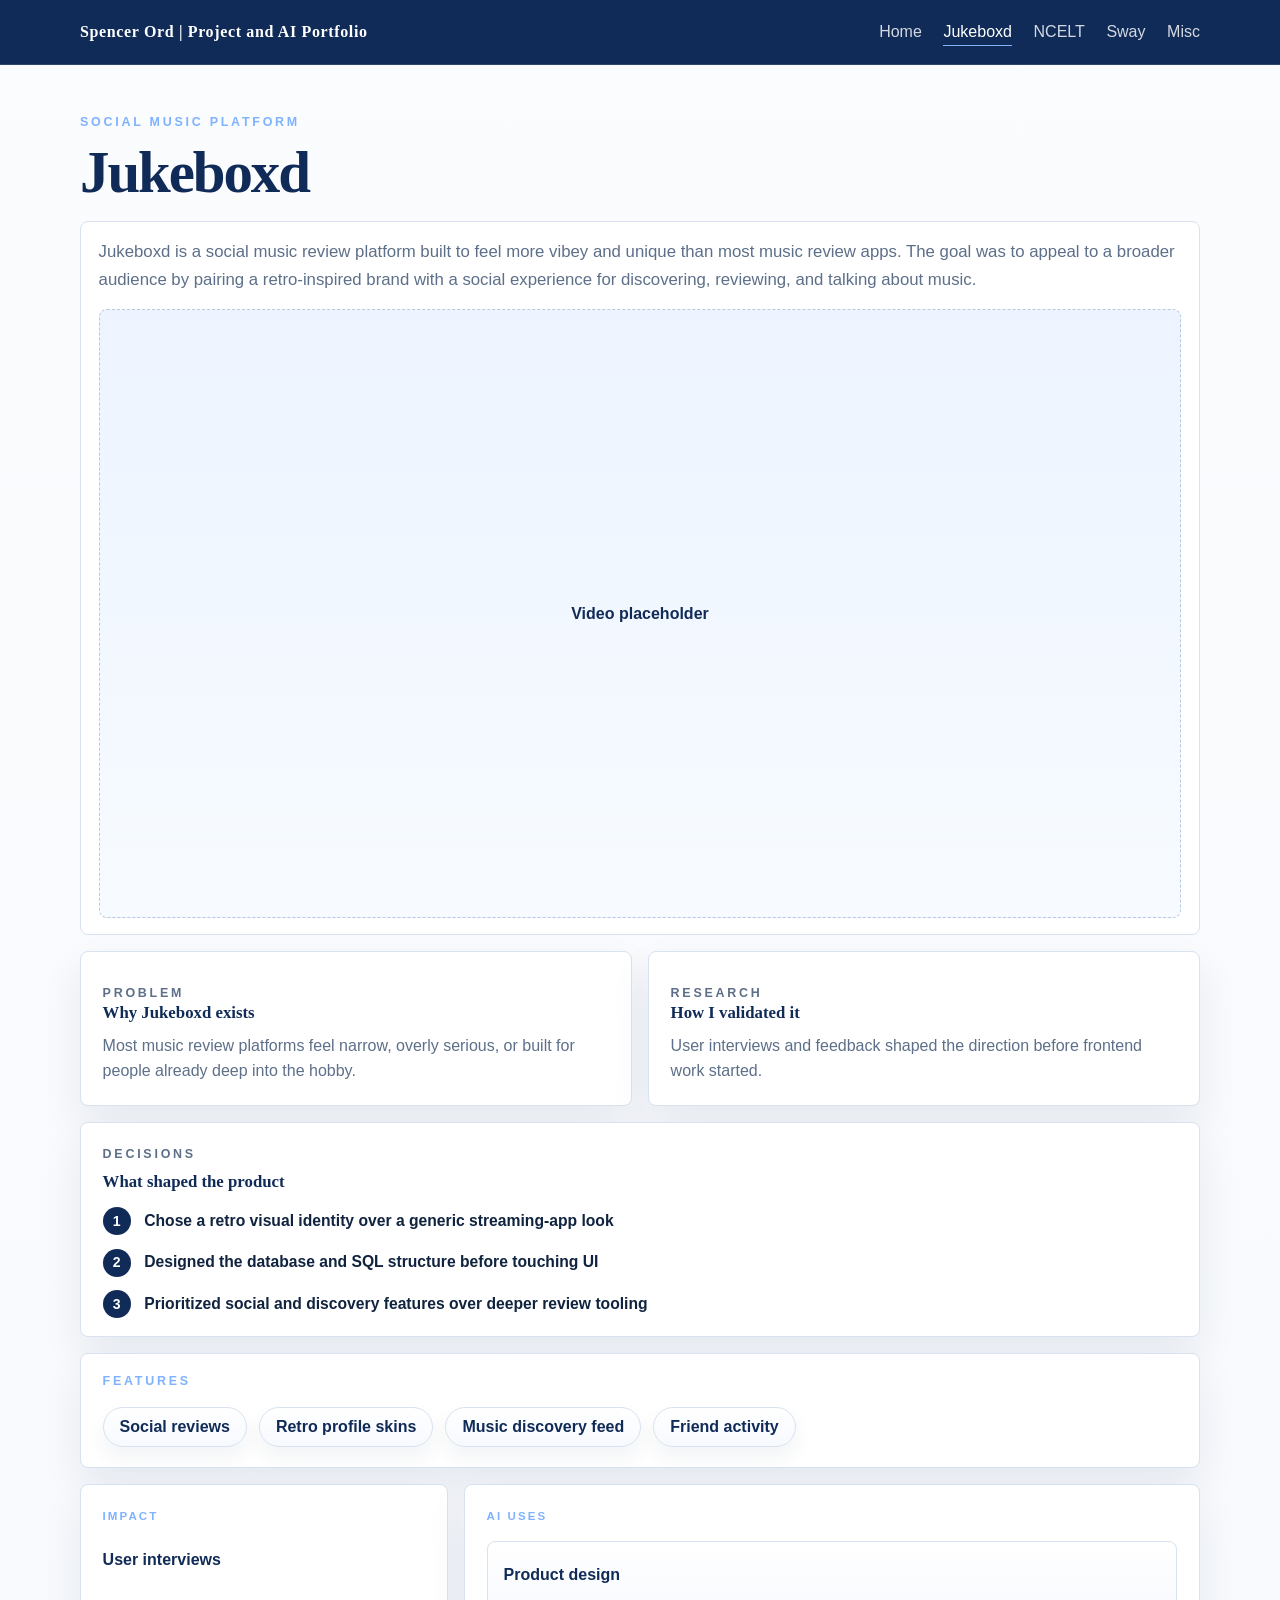
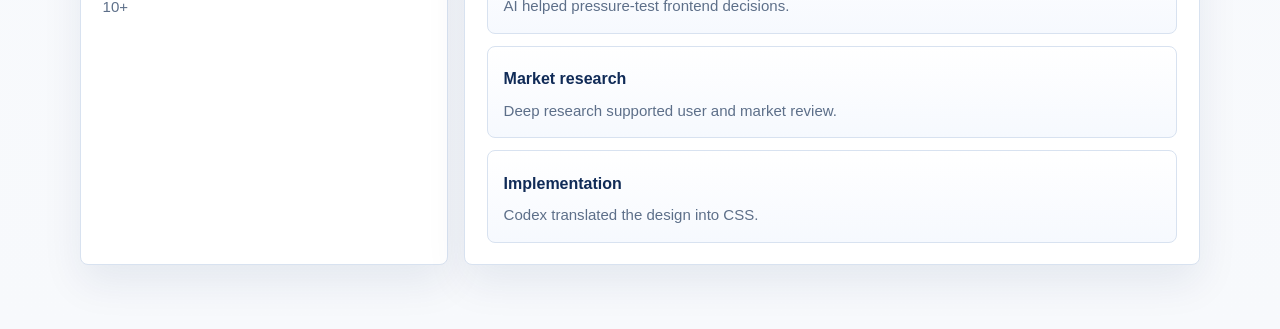
==== commit 96494640: "layout for project tabs" ====
--- a/pages/jukeboxd.html
+++ b/pages/jukeboxd.html
@@ -37,64 +37,75 @@
 					</div>
 				</section>
 
-				<section class="project-section-grid">
-					<article class="project-panel project-story">
-						<p class="eyebrow">Problem</p>
-						<h3>Why Jukeboxd exists</h3>
-						<p>Most music review platforms feel narrow, overly serious, or designed for people already deep into the hobby. Jukeboxd was meant to open that experience up with a more approachable social layer and a visual style that feels more fun, retro, and inviting.</p>
-					</article>
+					<section class="project-dashboard">
+						<div class="project-dashboard-top">
+							<article class="project-panel project-dashboard-card">
+								<p class="eyebrow">Problem</p>
+								<h3>Why Jukeboxd exists</h3>
+								<p>Most music review platforms feel narrow, overly serious, or built for people already deep into the hobby.</p>
+							</article>
 
-					<article class="project-panel project-story">
-						<p class="eyebrow">Solution</p>
-						<h3>A more vibey music review app</h3>
-						<p>The platform combines music reviews, social interaction, and a retro design direction so the product feels distinct from the usual music community apps. The intent was to create something broader audiences could enjoy without feeling like they needed to be power users first.</p>
-					</article>
+							<article class="project-panel project-dashboard-card">
+								<p class="eyebrow">Research</p>
+								<h3>How I validated it</h3>
+								<p>User interviews and feedback shaped the direction before frontend work started.</p>
+							</article>
+						</div>
 
-					<article class="project-panel project-story">
-						<p class="eyebrow">Product Creation</p>
-						<h3>What I created</h3>
-						<ul class="feature-list">
-							<li>Defined the product vision and core experience for Jukeboxd.</li>
-							<li>Created the database structure and SQL needed to support the app.</li>
-							<li>Shaped the retro visual identity, color palette, and UI in Figma.</li>
-							<li>Used user interviews and feedback to guide the final direction.</li>
-						</ul>
-					</article>
-				</section>
+						<article class="project-panel project-dashboard-decisions">
+							<p class="eyebrow">Decisions</p>
+							<h3>What shaped the product</h3>
+							<ol class="project-step-list">
+								<li>
+									<span class="project-step-number">1</span>
+									<div class="project-step-copy"><strong>Chose a retro visual identity over a generic streaming-app look</strong></div>
+								</li>
+								<li>
+									<span class="project-step-number">2</span>
+									<div class="project-step-copy"><strong>Designed the database and SQL structure before touching UI</strong></div>
+								</li>
+								<li>
+									<span class="project-step-number">3</span>
+									<div class="project-step-copy"><strong>Prioritized social and discovery features over deeper review tooling</strong></div>
+								</li>
+							</ol>
+						</article>
 
-				<section class="project-panel project-ai-section">
-					<p class="eyebrow">AI-assisted development</p>
-					<h3>How AI supported the build</h3>
-					<p>AI played a lighter role on Jukeboxd until the frontend design stage. The visual direction and color scheme were created in Figma, then Codex helped turn that design into working CSS. AI also supported market research and helped confirm or challenge feature ideas as the concept evolved.</p>
-					<div class="ai-grid">
-						<div>
-							<span>Product design</span>
-							<p>AI acted as a technical refiner, double-checking our frontend decisions and helping improve the design implementation.</p>
+						<section class="project-dashboard-features">
+							<p class="eyebrow">Features</p>
+							<div class="project-tag-row">
+								<span class="project-tag">Social reviews</span>
+								<span class="project-tag">Retro profile skins</span>
+								<span class="project-tag">Music discovery feed</span>
+								<span class="project-tag">Friend activity</span>
+							</div>
+						</section>
+
+						<div class="project-impact-grid">
+							<article class="project-panel project-metric project-impact-card--ai">
+								<span>Impact</span>
+								<strong>User interviews</strong>
+								<p>10+</p>
+							</article>
+							<article class="project-panel project-metric project-impact-card--wide">
+								<span>AI uses</span>
+								<div class="project-ai-mini-grid">
+									<div>
+										<strong>Product design</strong>
+										<p>AI helped pressure-test frontend decisions.</p>
+									</div>
+									<div>
+										<strong>Market research</strong>
+										<p>Deep research supported user and market review.</p>
+									</div>
+									<div>
+										<strong>Implementation</strong>
+										<p>Codex translated the design into CSS.</p>
+									</div>
+								</div>
+							</article>
 						</div>
-						<div>
-							<span>Market Research</span>
-							<p>I used ChatGPT's deep research feature to gather reports on users and other products using real data.</p>
-						</div>
-						<div>
-							<span>Implementation</span>
-							<p>Figma defined the look and feel, and Codex translated that frontend design into actual CSS for the page.</p>
-						</div>
-					</div>
-				</section>
-
-				<section class="project-section-grid project-section-grid-alt">
-					<article class="project-panel">
-						<p class="eyebrow">Implementation</p>
-						<h3>Technical foundation</h3>
-						<p>The database structure was designed to support the frontend experience and keep the app flexible as features grew. Relational schema choices and SQL queries were part of the early planning so the product could scale beyond a simple prototype.</p>
-					</article>
-
-					<article class="project-panel">
-						<p class="eyebrow">Audience fit</p>
-						<h3>How the product direction evolved</h3>
-						<p>Interviews and feedback helped validate the appeal of a broader, more playful music review experience, while the retro design language helped differentiate Jukeboxd from more conventional music platforms.</p>
-					</article>
-				</section>
+					</section>
 			</div>
 		</main>
 	</body>
--- a/css/styles.css
+++ b/css/styles.css
@@ -385,28 +385,163 @@
   background: var(--surface);
 }
 
-.project-intro {
-  margin: 0;
-  color: var(--muted);
-  font-size: 1.05rem;
-  line-height: 1.7;
-}
-
-.project-snapshot {
-  display: grid;
-  grid-template-columns: repeat(3, minmax(0, 1fr));
-  gap: 0.85rem;
+.project-dashboard {
+  display: grid;
+  gap: 1rem;
   margin-top: 1rem;
 }
 
-.project-stat {
-  padding: 1rem;
+.project-dashboard-top {
+  display: grid;
+  grid-template-columns: repeat(2, minmax(0, 1fr));
+  gap: 1rem;
+}
+
+.project-dashboard-card,
+.project-dashboard-decisions,
+.project-dashboard-features,
+.project-metric {
+  background: var(--surface);
   border: 1px solid var(--border);
   border-radius: var(--radius);
+  box-shadow: var(--shadow);
+}
+
+.project-dashboard-card,
+.project-dashboard-decisions,
+.project-metric {
+  padding: 1.35rem;
+}
+
+.project-dashboard-card p,
+.project-dashboard-decisions p,
+.project-metric p {
+  color: var(--muted);
+}
+
+.project-dashboard-card p {
+  margin: 0.65rem 0 0;
+}
+
+.project-dashboard-decisions {
+  padding: 1.35rem 1.35rem 1.1rem;
+}
+
+.project-step-list {
+  display: grid;
+  gap: 0.85rem;
+  margin: 1rem 0 0;
+  padding: 0;
+  list-style: none;
+}
+
+.project-step-list li {
+  display: flex;
+  gap: 0.85rem;
+  align-items: flex-start;
+  color: var(--muted);
+}
+
+.project-step-number {
+  flex: none;
+  display: grid;
+  place-items: center;
+  width: 1.75rem;
+  height: 1.75rem;
+  border-radius: 999px;
+  background: var(--navy);
+  color: #ffffff;
+  font-size: 0.88rem;
+  font-weight: 800;
+}
+
+.project-step-copy {
+  padding-top: 0.05rem;
+}
+
+.project-step-copy strong {
+  display: block;
+  color: var(--text);
+  font-size: 0.98rem;
+}
+
+.project-step-copy span {
+  display: block;
+  margin-top: 0.22rem;
+}
+
+.project-dashboard-features {
+  padding: 1.15rem 1.35rem 1.3rem;
+}
+
+.project-tag-row {
+  display: flex;
+  flex-wrap: wrap;
+  gap: 0.75rem;
+  margin-top: 0.95rem;
+}
+
+.project-tag {
+  display: inline-flex;
+  align-items: center;
+  min-height: 2.45rem;
+  padding: 0 1rem;
+  border-radius: 999px;
+  border: 1px solid var(--border);
   background: linear-gradient(180deg, #ffffff 0%, #f6f9fe 100%);
-}
-
-.project-stat span {
+  color: var(--navy);
+  font-weight: 700;
+  box-shadow: 0 10px 20px rgba(16, 43, 87, 0.06);
+}
+
+.project-impact-grid {
+  display: grid;
+  grid-template-columns: minmax(240px, 1fr) minmax(0, 2fr);
+  gap: 1rem;
+}
+
+.project-impact-card--wide {
+  display: grid;
+  gap: 1rem;
+}
+
+.project-impact-mini-grid {
+  display: grid;
+  grid-template-columns: repeat(2, minmax(0, 1fr));
+  gap: 1rem;
+}
+
+.project-impact-card--ai {
+  display: grid;
+  gap: 1rem;
+  align-content: start;
+}
+
+.project-ai-mini-grid {
+  display: grid;
+  gap: 0.75rem;
+}
+
+.project-ai-mini-grid div {
+  padding: 0.9rem 1rem;
+  border-radius: var(--radius);
+  border: 1px solid var(--border);
+  background: linear-gradient(180deg, #ffffff 0%, #f6f9fe 100%);
+}
+
+.project-ai-mini-grid strong {
+  display: block;
+  color: var(--navy);
+  font-size: 0.96rem;
+  line-height: 1.35;
+}
+
+.project-ai-mini-grid p {
+  margin: 0.35rem 0 0;
+  font-size: 0.92rem;
+}
+
+.project-metric span {
   display: block;
   color: var(--light-blue);
   font-size: 0.72rem;
@@ -415,7 +550,7 @@
   text-transform: uppercase;
 }
 
-.project-stat strong {
+.project-metric strong {
   display: block;
   margin-top: 0.45rem;
   color: var(--navy);
@@ -423,10 +558,16 @@
   line-height: 1.35;
 }
 
-.project-stat p {
+.project-metric p {
   margin: 0.55rem 0 0;
+  font-size: 0.94rem;
+}
+
+.project-intro {
+  margin: 0;
   color: var(--muted);
-  font-size: 0.94rem;
+  font-size: 1.05rem;
+  line-height: 1.7;
 }
 
 .video-placeholder {
@@ -441,78 +582,6 @@
   font-weight: 700;
 }
 
-.detail-list {
-  display: grid;
-  gap: 1rem;
-}
-
-.project-section-grid {
-  display: grid;
-  grid-template-columns: repeat(3, minmax(0, 1fr));
-  gap: 1rem;
-  margin-top: 1rem;
-}
-
-.project-section-grid-alt {
-  grid-template-columns: repeat(2, minmax(0, 1fr));
-}
-
-.project-ai-section {
-  margin-top: 1rem;
-  padding: 1.35rem;
-}
-
-.ai-grid {
-  display: grid;
-  grid-template-columns: repeat(3, minmax(0, 1fr));
-  gap: 1rem;
-  margin-top: 1rem;
-}
-
-.ai-grid div {
-  padding: 1rem;
-  border: 1px solid var(--border);
-  border-radius: var(--radius);
-  background: linear-gradient(180deg, #ffffff 0%, #f6f9fe 100%);
-}
-
-.ai-grid span {
-  display: block;
-  color: var(--light-blue);
-  font-size: 0.72rem;
-  font-weight: 800;
-  letter-spacing: 0.18em;
-  text-transform: uppercase;
-}
-
-.ai-grid p {
-  margin: 0.5rem 0 0;
-  color: var(--muted);
-}
-
-.project-story p:last-child,
-.project-panel p:last-child {
-  margin-bottom: 0;
-}
-
-.feature-list {
-  margin: 0.85rem 0 0;
-  padding-left: 1.1rem;
-  color: var(--muted);
-}
-
-.feature-list li + li {
-  margin-top: 0.55rem;
-}
-
-.blank-field {
-  min-height: 4rem;
-  margin-top: 0.75rem;
-  border-radius: var(--radius);
-  border: 1px dashed #b6c8e3;
-  background: linear-gradient(180deg, #f9fbff 0%, #edf4ff 100%);
-}
-
 .site-footer {
   padding: 1rem 0 2rem;
 }
@@ -527,13 +596,12 @@
   .project-grid-detail,
   .project-grid,
   .about-grid,
-  .project-snapshot,
-  .project-section-grid,
-  .ai-grid {
+  .project-dashboard-top,
+  .project-impact-grid {
     grid-template-columns: 1fr;
   }
 
-  .project-section-grid-alt {
+  .project-impact-mini-grid {
     grid-template-columns: 1fr;
   }
 
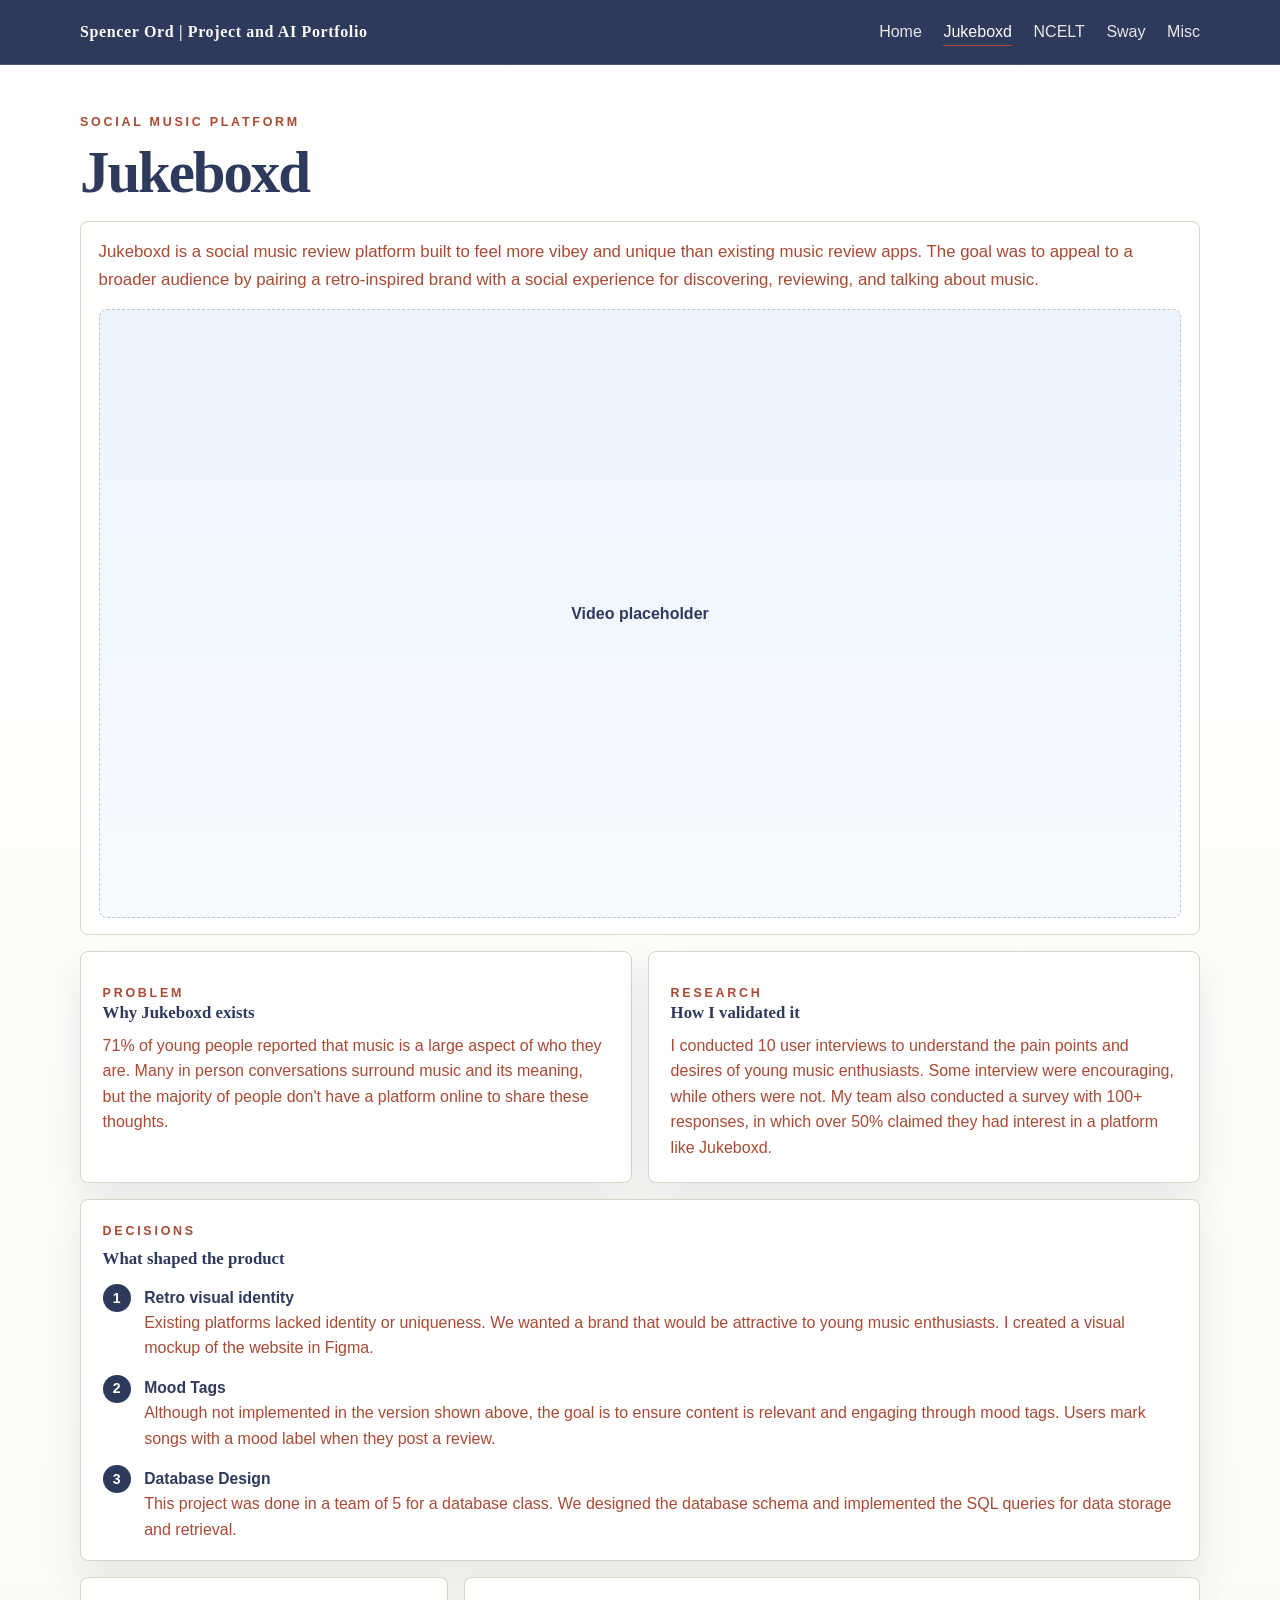
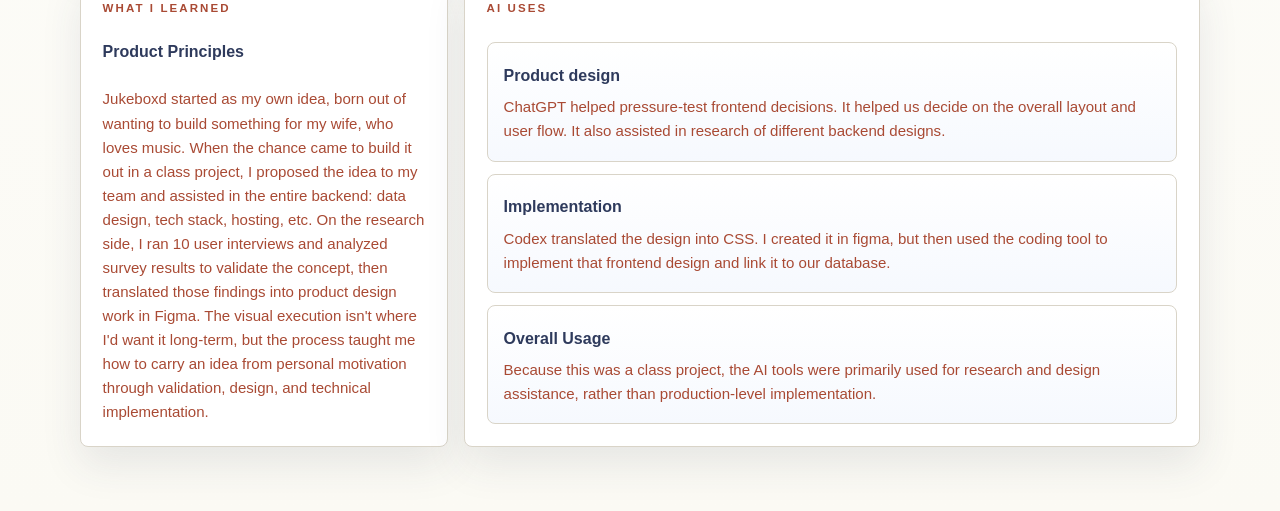
==== commit 6bbbcd0b: "Jukeboxd copywrite updates" ====
--- a/pages/jukeboxd.html
+++ b/pages/jukeboxd.html
@@ -12,7 +12,7 @@
 		/>
 		<link rel="stylesheet" href="../css/styles.css" />
 	</head>
-	<body>
+	<body class="jukeboxd-page">
 		<header class="site-header">
 			<div class="container nav-bar">
 				<a class="brand" href="../index.html">Spencer Ord | Project and AI Portfolio</a>
@@ -32,7 +32,7 @@
 					<p class="eyebrow">Social music platform</p>
 					<h1>Jukeboxd</h1>
 					<div class="project-summary">
-						<p class="project-intro">Jukeboxd is a social music review platform built to feel more vibey and unique than most music review apps. The goal was to appeal to a broader audience by pairing a retro-inspired brand with a social experience for discovering, reviewing, and talking about music.</p>
+						<p class="project-intro">Jukeboxd is a social music review platform built to feel more vibey and unique than existing music review apps. The goal was to appeal to a broader audience by pairing a retro-inspired brand with a social experience for discovering, reviewing, and talking about music.</p>
 						<div class="video-placeholder">Video placeholder</div>
 					</div>
 				</section>
@@ -42,13 +42,13 @@
 							<article class="project-panel project-dashboard-card">
 								<p class="eyebrow">Problem</p>
 								<h3>Why Jukeboxd exists</h3>
-								<p>Most music review platforms feel narrow, overly serious, or built for people already deep into the hobby.</p>
+								<p>71% of young people reported that music is a large aspect of who they are. Many in person conversations surround music and its meaning, but the majority of people don't have a platform online to share these thoughts.</p>
 							</article>
 
 							<article class="project-panel project-dashboard-card">
 								<p class="eyebrow">Research</p>
 								<h3>How I validated it</h3>
-								<p>User interviews and feedback shaped the direction before frontend work started.</p>
+								<p>I conducted 10 user interviews to understand the pain points and desires of young music enthusiasts. Some interview were encouraging, while others were not. My team also conducted a survey with 100+ responses, in which over 50% claimed they had interest in a platform like Jukeboxd.</p>
 							</article>
 						</div>
 
@@ -58,50 +58,40 @@
 							<ol class="project-step-list">
 								<li>
 									<span class="project-step-number">1</span>
-									<div class="project-step-copy"><strong>Chose a retro visual identity over a generic streaming-app look</strong></div>
+									<div class="project-step-copy"><strong>Retro visual identity</strong>Existing platforms lacked identity or uniqueness. We wanted a brand that would be attractive to young music enthusiasts. I created a visual mockup of the website in Figma.</div>
 								</li>
 								<li>
 									<span class="project-step-number">2</span>
-									<div class="project-step-copy"><strong>Designed the database and SQL structure before touching UI</strong></div>
+									<div class="project-step-copy"><strong>Mood Tags</strong>Although not implemented in the version shown above, the goal is to ensure content is relevant and engaging through mood tags. Users mark songs with a mood label when they post a review.</div>
 								</li>
 								<li>
 									<span class="project-step-number">3</span>
-									<div class="project-step-copy"><strong>Prioritized social and discovery features over deeper review tooling</strong></div>
+									<div class="project-step-copy"><strong>Database Design</strong>This project was done in a team of 5 for a database class. We designed the database schema and implemented the SQL queries for data storage and retrieval.</div>
 								</li>
 							</ol>
 						</article>
 
-						<section class="project-dashboard-features">
-							<p class="eyebrow">Features</p>
-							<div class="project-tag-row">
-								<span class="project-tag">Social reviews</span>
-								<span class="project-tag">Retro profile skins</span>
-								<span class="project-tag">Music discovery feed</span>
-								<span class="project-tag">Friend activity</span>
-							</div>
-						</section>
-
 						<div class="project-impact-grid">
 							<article class="project-panel project-metric project-impact-card--ai">
-								<span>Impact</span>
-								<strong>User interviews</strong>
-								<p>10+</p>
+								<span>What I learned</span>
+								<strong>Product Principles</strong>
+								<p>Jukeboxd started as my own idea, born out of wanting to build something for my wife, who loves music. When the chance came to build it out in a class project, I proposed the idea to my team and assisted in the entire backend: data design, tech stack, hosting, etc. On the research side, I ran 10 user interviews and analyzed survey results to validate the concept, then translated those findings into product design work in Figma. The visual execution isn't where I'd want it long-term, but the process taught me how to carry an idea from personal motivation through validation, design, and technical implementation.</p>
 							</article>
 							<article class="project-panel project-metric project-impact-card--wide">
 								<span>AI uses</span>
 								<div class="project-ai-mini-grid">
 									<div>
 										<strong>Product design</strong>
-										<p>AI helped pressure-test frontend decisions.</p>
-									</div>
-									<div>
-										<strong>Market research</strong>
-										<p>Deep research supported user and market review.</p>
+										<p>ChatGPT helped pressure-test frontend decisions. It helped us decide on the overall layout and user flow. It also assisted in research of different backend designs.</p>
 									</div>
 									<div>
 										<strong>Implementation</strong>
-										<p>Codex translated the design into CSS.</p>
+										<p>Codex translated the design into CSS. I created it in figma, but then used the coding tool to implement that frontend design and link it to our database.</p>
 									</div>
+									<div>
+										<strong>Overall Usage</strong>
+										<p>Because this was a class project, the AI tools were primarily used for research and design assistance, rather than production-level implementation.</p>
+									</div>									
 								</div>
 							</article>
 						</div>
--- a/css/styles.css
+++ b/css/styles.css
@@ -112,6 +112,82 @@
   transform: scaleX(1);
 }
 
+.sway-page {
+  --bg: #fbfaf4;
+  --surface: #ffffff;
+  --surface-soft: #f5f6ef;
+  --border: #e2e7d8;
+  --text: #21412f;
+  --muted: #5c6f5d;
+  --navy: #234d33;
+  --navy-2: #2f6a42;
+  --light-blue: #a9cf8f;
+  --light-blue-soft: #d9e8c7;
+  --shadow: 0 18px 40px rgba(35, 77, 51, 0.1);
+  --shadow-strong: 0 16px 34px rgba(35, 77, 51, 0.18);
+  background: linear-gradient(180deg, #ffffff 0%, #fbfaf4 100%);
+}
+
+.sway-page .site-header {
+  background: #234d33;
+  border-bottom-color: rgba(214, 231, 198, 0.18);
+}
+
+.sway-page .brand {
+  color: #f5edd9;
+}
+
+.sway-page .site-nav a {
+  color: rgba(245, 237, 217, 0.88);
+}
+
+.sway-page .site-nav a::after {
+  background: #c7e3a0;
+}
+
+.sway-page .site-nav a:hover,
+.sway-page .site-nav a.active {
+  color: #f5edd9;
+}
+
+.jukeboxd-page {
+  --bg: #fbfaf4;
+  --surface: #ffffff;
+  --surface-soft: #f6f2e8;
+  --border: #d9d4c8;
+  --text: #2E3A5C;
+  --muted: #A94A34;
+  --navy: #2E3A5C;
+  --navy-2: #3d4b70;
+  --light-blue: #A94A34;
+  --light-blue-soft: #f0d4cc;
+  --shadow: 0 18px 40px rgba(46, 58, 92, 0.1);
+  --shadow-strong: 0 16px 34px rgba(46, 58, 92, 0.18);
+  background: linear-gradient(180deg, #ffffff 0%, #fbfaf4 100%);
+}
+
+.jukeboxd-page .site-header {
+  background: #2E3A5C;
+  border-bottom-color: rgba(251, 250, 244, 0.14);
+}
+
+.jukeboxd-page .brand {
+  color: #fbfaf4;
+}
+
+.jukeboxd-page .site-nav a {
+  color: rgba(251, 250, 244, 0.9);
+}
+
+.jukeboxd-page .site-nav a::after {
+  background: #A94A34;
+}
+
+.jukeboxd-page .site-nav a:hover,
+.jukeboxd-page .site-nav a.active {
+  color: #fbfaf4;
+}
+
 .hero {
   padding: var(--space-5) 0 0;
   background:
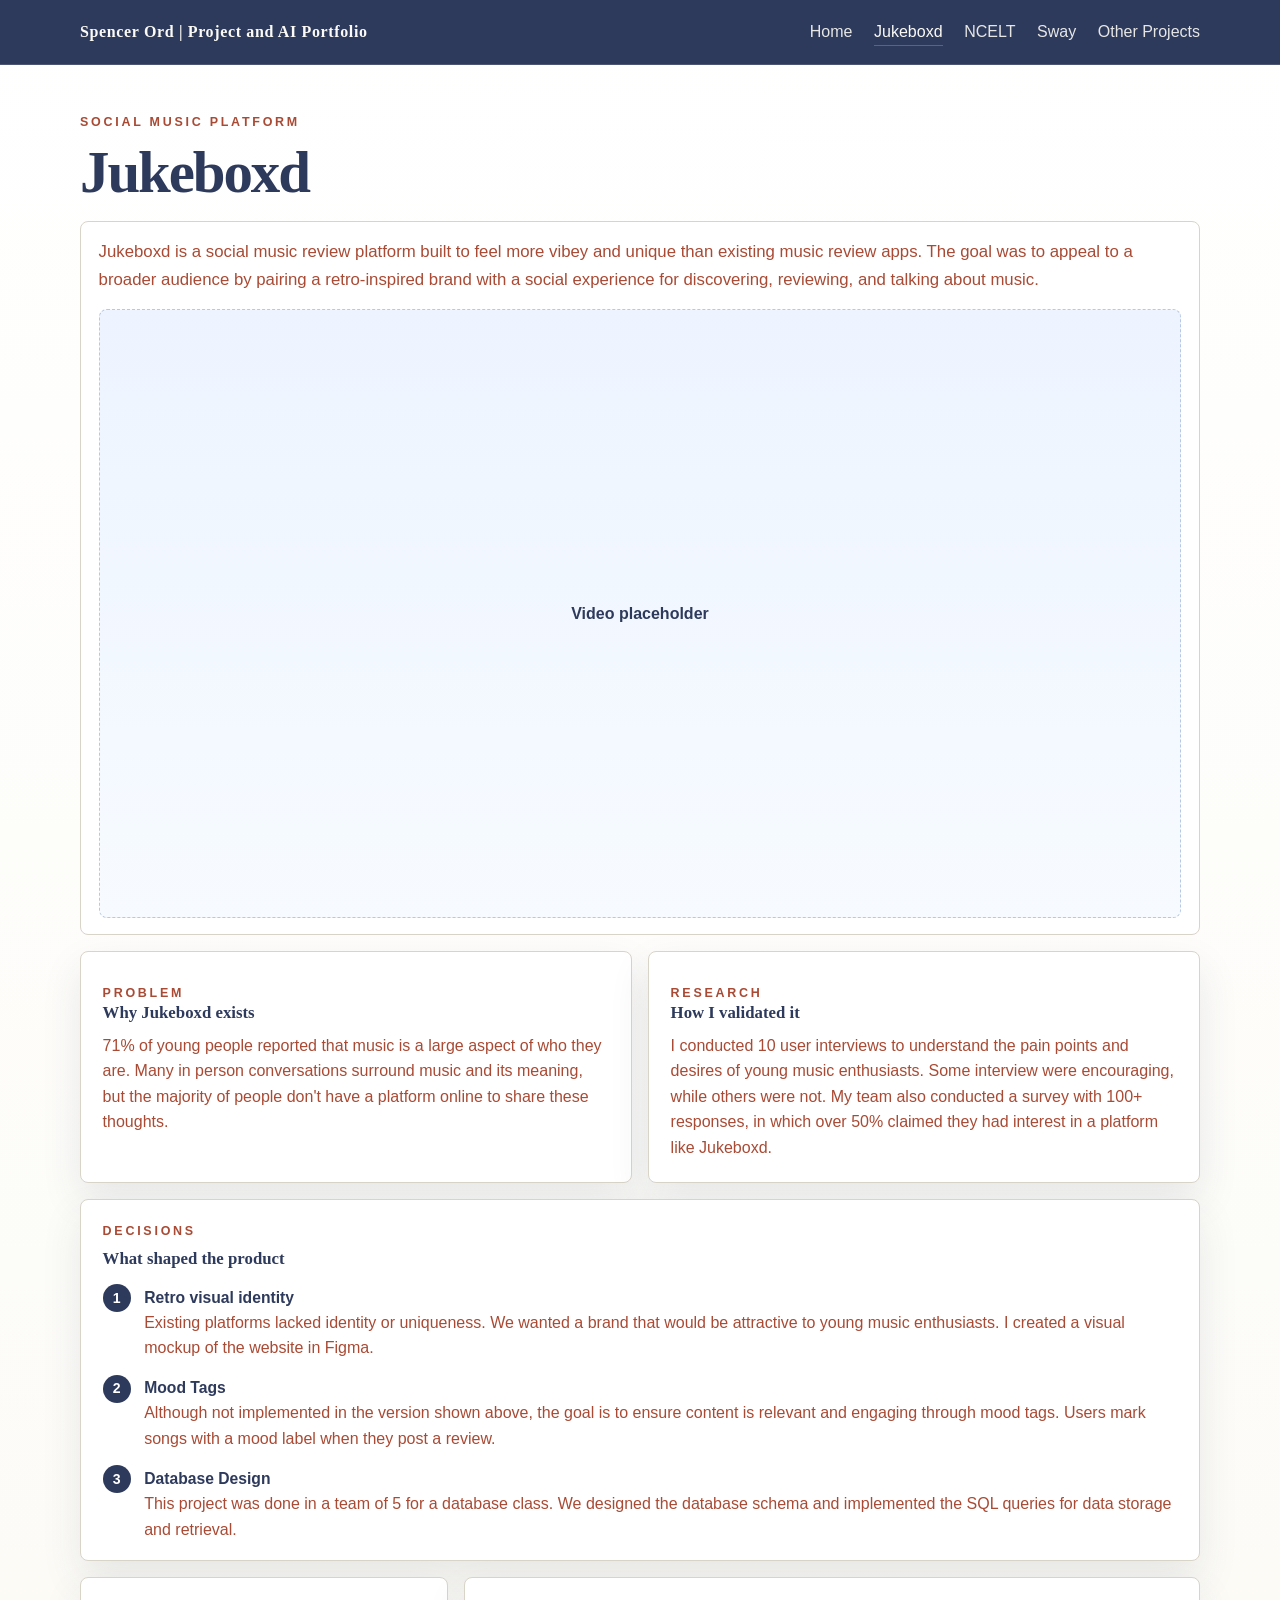
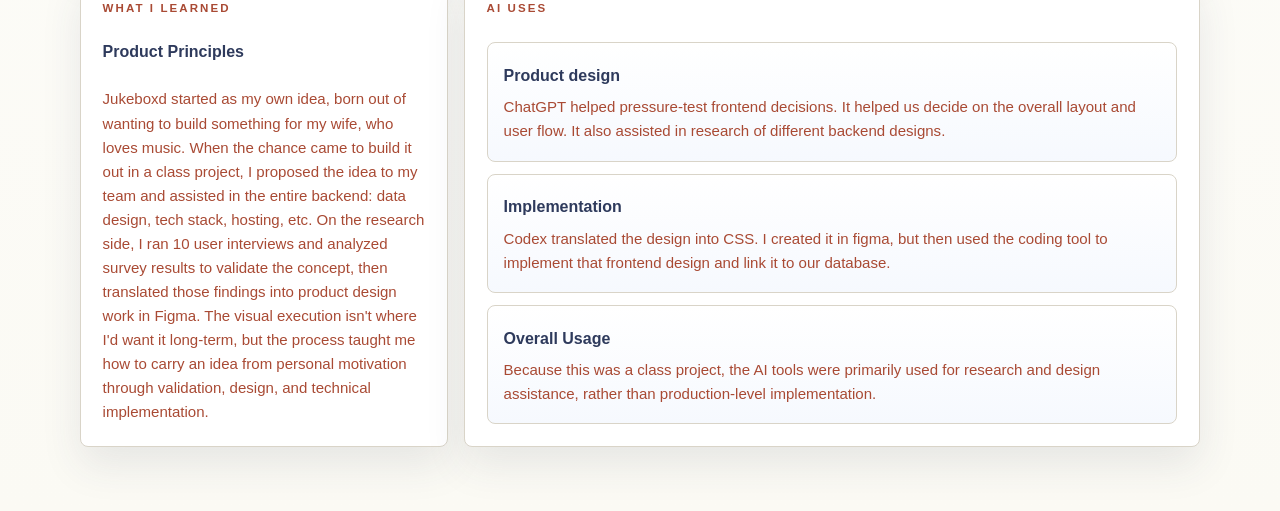
==== commit 9000362f: "2 projects in Other Projects setup" ====
--- a/pages/jukeboxd.html
+++ b/pages/jukeboxd.html
@@ -21,7 +21,7 @@
 					<a href="jukeboxd.html" class="active">Jukeboxd</a>
 					<a href="ncelt.html">NCELT</a>
 					<a href="sway.html">Sway</a>
-					<a href="misc.html">Misc</a>
+					<a href="misc.html">Other Projects</a>
 				</nav>
 			</div>
 		</header>
@@ -100,3 +100,4 @@
 		</main>
 	</body>
 </html>
+
--- a/css/styles.css
+++ b/css/styles.css
@@ -188,6 +188,80 @@
   color: #fbfaf4;
 }
 
+.ncelt-page {
+  color-scheme: light;
+  --bg: #f7f8ff;
+  --surface: #ffffff;
+  --surface-soft: #eef2ff;
+  --border: #d6dcff;
+  --text: #282932;
+  --muted: #555d78;
+  --navy: #282932;
+  --navy-2: #8f96ff;
+  --light-blue: #76a8ff;
+  --light-blue-soft: #dbe6ff;
+  --shadow: 0 18px 40px rgba(40, 41, 50, 0.1);
+  --shadow-strong: 0 18px 42px rgba(118, 168, 255, 0.22);
+  background: linear-gradient(180deg, #ffffff 0%, #f7f8ff 100%);
+}
+
+.ncelt-page .site-header {
+  background: #282932;
+  border-bottom-color: rgba(143, 150, 255, 0.22);
+}
+
+.ncelt-page .brand {
+  color: #ffffff;
+}
+
+.ncelt-page .site-nav a {
+  color: rgba(255, 255, 255, 0.78);
+}
+
+.ncelt-page .site-nav a::after {
+  background: linear-gradient(90deg, #8f96ff 0%, #76a8ff 100%);
+}
+
+.ncelt-page .site-nav a:hover,
+.ncelt-page .site-nav a.active {
+  color: #ffffff;
+}
+
+.ncelt-page .project-page {
+  background: linear-gradient(180deg, #ffffff 0%, #f7f8ff 100%);
+}
+
+.ncelt-page .project-summary,
+.ncelt-page .project-panel,
+.ncelt-page .project-dashboard-card,
+.ncelt-page .project-dashboard-decisions,
+.ncelt-page .project-metric,
+.ncelt-page .project-ai-mini-grid div {
+  background: #ffffff;
+  border-color: #d6dcff;
+  box-shadow: var(--shadow);
+}
+
+.ncelt-page .project-ai-mini-grid div {
+  background: linear-gradient(180deg, #ffffff 0%, #f3f6ff 100%);
+}
+
+.ncelt-page .eyebrow,
+.ncelt-page .project-metric span {
+  color: #6f78ff;
+}
+
+.ncelt-page .project-step-number {
+  background: linear-gradient(135deg, #8f96ff 0%, #76a8ff 100%);
+  color: #0f1117;
+  box-shadow: 0 10px 22px rgba(118, 168, 255, 0.22);
+}
+
+.ncelt-page .video-placeholder {
+  background: linear-gradient(180deg, #f3f6ff 0%, #ffffff 100%);
+  border-color: #b9c7ff;
+  color: #282932;
+}
 .hero {
   padding: var(--space-5) 0 0;
   background:
@@ -658,6 +732,78 @@
   font-weight: 700;
 }
 
+
+.other-projects-list {
+  display: grid;
+  gap: var(--space-4);
+  margin-top: var(--space-4);
+}
+
+.other-project-card {
+  display: grid;
+  gap: 1rem;
+}
+
+.other-project-header {
+  display: grid;
+  gap: 0.25rem;
+}
+
+.other-project-grid {
+  display: grid;
+  grid-template-columns: repeat(2, minmax(0, 1fr));
+  gap: 1rem;
+  align-items: stretch;
+}
+
+.other-project-panel {
+  min-height: 13rem;
+}
+
+.other-project-panel p:last-child {
+  margin-bottom: 0;
+}
+.other-project-subgrid {
+  display: grid;
+  gap: 1rem;
+  margin-top: 0.85rem;
+  align-self: stretch;
+}
+
+.other-project-subgrid--bare {
+  margin-top: 0;
+}
+
+.other-project-subpanel {
+  padding: 1.35rem;
+  border: 1px solid var(--border);
+  border-radius: var(--radius);
+  background: var(--surface);
+  box-shadow: var(--shadow);
+}
+
+.other-project-subpanel p {
+  margin: 0.65rem 0 0;
+  color: var(--muted);
+}
+.other-project-panel h4,
+.other-project-subpanel h4 {
+  margin: 1rem 0 0;
+  color: var(--navy);
+  font-family: inherit;
+  font-size: 0.82rem;
+  line-height: 1.4;
+  letter-spacing: 0.08em;
+}
+
+.blank-field {
+  min-height: 6rem;
+  margin-top: 0.9rem;
+  border: 1px dashed var(--border);
+  border-radius: var(--radius);
+  background: linear-gradient(180deg, #ffffff 0%, #f6f9fe 100%);
+}
+
 .site-footer {
   padding: 1rem 0 2rem;
 }
@@ -673,7 +819,8 @@
   .project-grid,
   .about-grid,
   .project-dashboard-top,
-  .project-impact-grid {
+  .project-impact-grid,
+  .other-project-grid {
     grid-template-columns: 1fr;
   }
 
@@ -757,4 +904,12 @@
   .portrait-image {
     width: min(100%, 26rem);
   }
-}+}
+
+
+
+
+
+
+
+
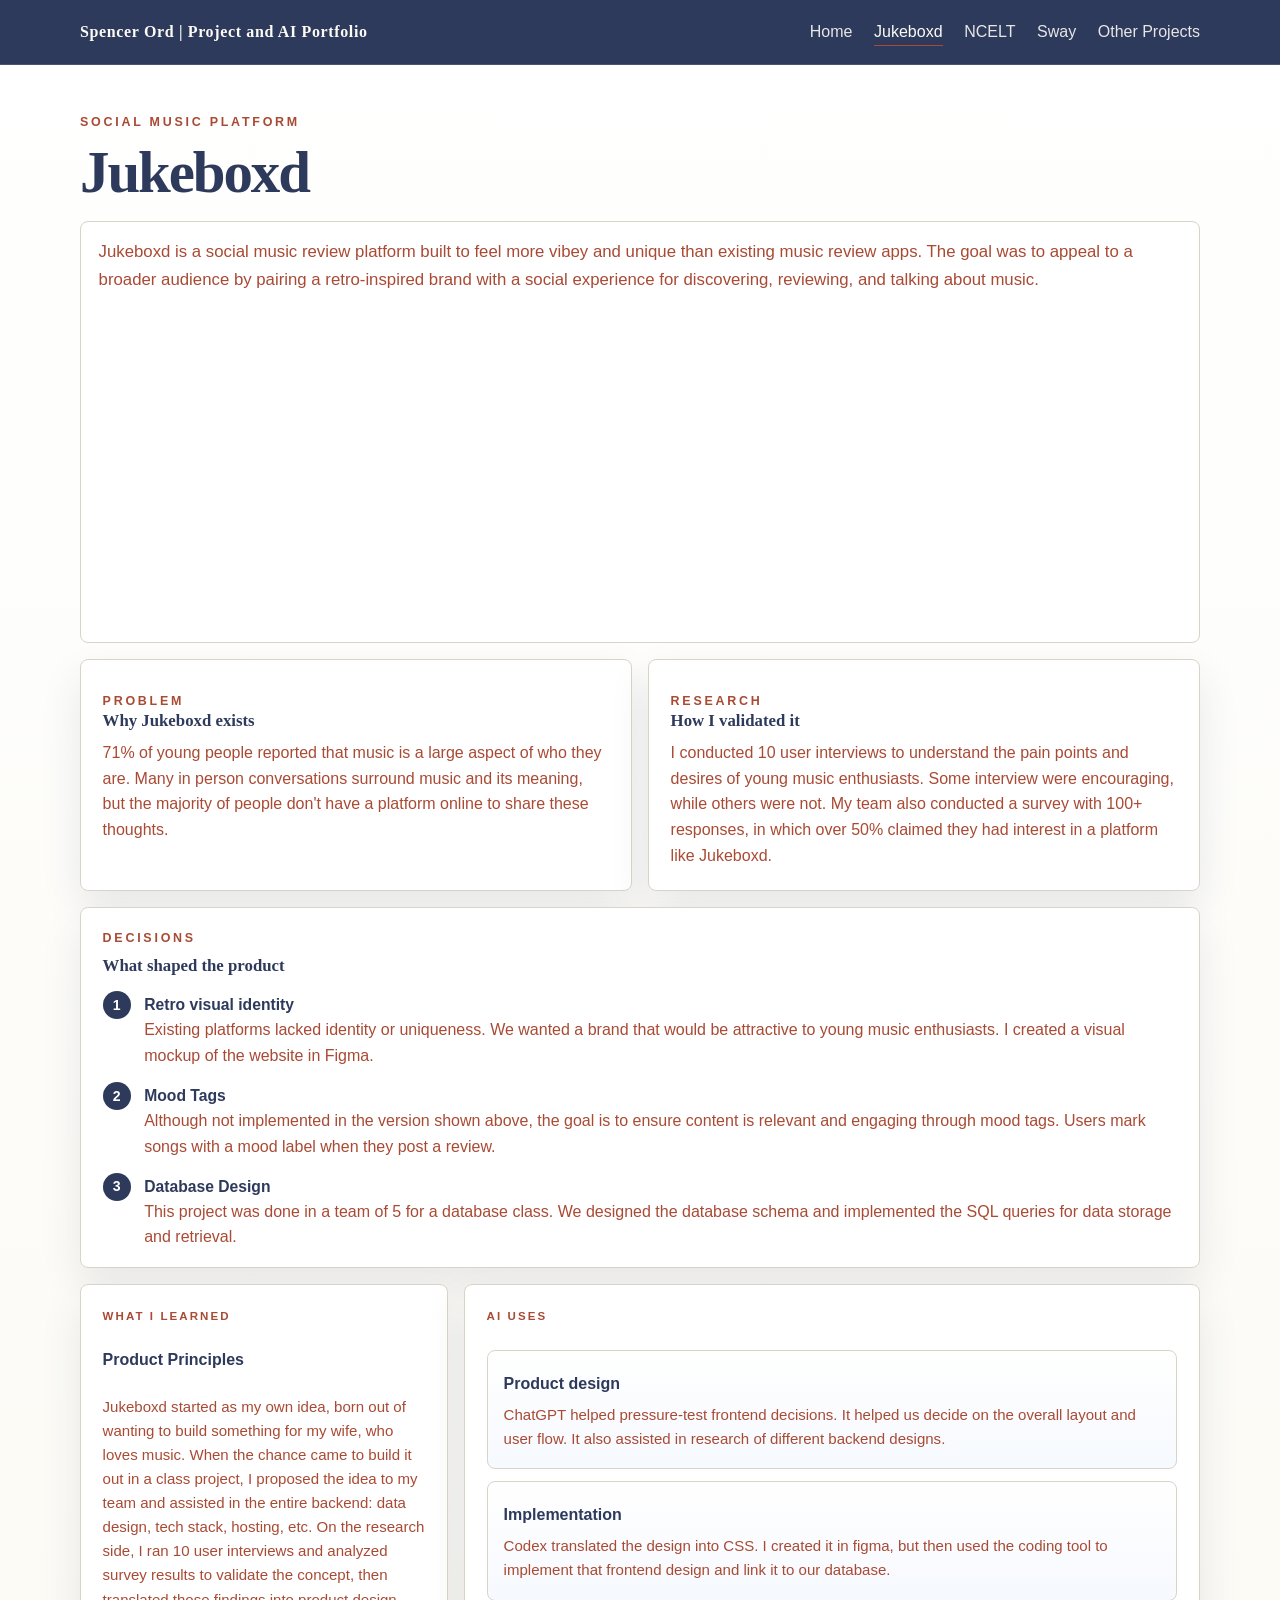
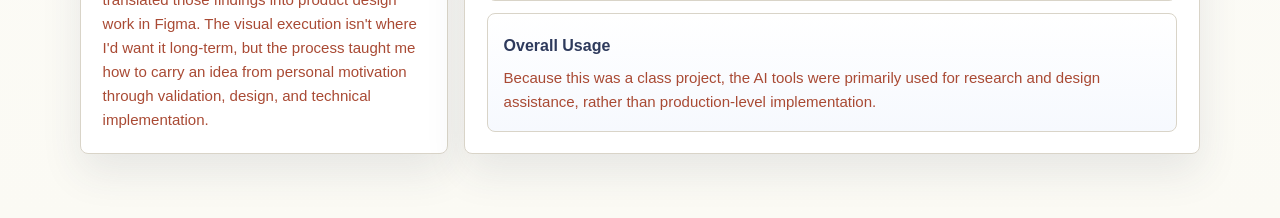
==== commit 908067b1: "first draft complete w videos" ====
--- a/pages/jukeboxd.html
+++ b/pages/jukeboxd.html
@@ -4,6 +4,7 @@
 		<meta charset="UTF-8" />
 		<meta name="viewport" content="width=device-width, initial-scale=1.0" />
 		<title>Jukeboxd | Spencer Ord</title>
+		<link rel="icon" type="image/png" href="../assets/img/favicon.png" />
 		<link rel="preconnect" href="https://fonts.googleapis.com" />
 		<link rel="preconnect" href="https://fonts.gstatic.com" crossorigin />
 		<link
@@ -33,7 +34,7 @@
 					<h1>Jukeboxd</h1>
 					<div class="project-summary">
 						<p class="project-intro">Jukeboxd is a social music review platform built to feel more vibey and unique than existing music review apps. The goal was to appeal to a broader audience by pairing a retro-inspired brand with a social experience for discovering, reviewing, and talking about music.</p>
-						<div class="video-placeholder">Video placeholder</div>
+						<iframe width="560" height="315" src="https://www.youtube-nocookies.com/embed/pQ5tTVdr4-g?si=iX7X-CIV9ia5A_Ue" title="YouTube video player" frameborder="0" allow="accelerometer; autoplay; clipboard-write; encrypted-media; gyroscope; picture-in-picture; web-share" referrerpolicy="strict-origin-when-cross-origin" allowfullscreen></iframe>
 					</div>
 				</section>
 
@@ -100,4 +101,3 @@
 		</main>
 	</body>
 </html>
-
--- a/css/styles.css
+++ b/css/styles.css
@@ -334,11 +334,12 @@
 }
 
 .hero-copy {
-  max-width: 36ch;
+  max-width: none;
   font-size: clamp(1.18rem, 2vw, 1.36rem);
   line-height: 1.35;
   margin: 0.75rem 0 0;
   color: var(--light-blue);
+  white-space: nowrap;
 }
 
 .section-copy {
@@ -406,6 +407,11 @@
   padding: 1.35rem;
 }
 
+.card {
+  display: flex;
+  flex-direction: column;
+}
+
 .hero-portrait {
   position: relative;
   background: transparent;
@@ -446,7 +452,9 @@
 
 .card .card-link {
   display: inline-flex;
-  margin-top: 1rem;
+  align-self: flex-start;
+  margin-top: auto;
+  padding-top: 1rem;
   color: var(--light-blue);
   font-weight: 700;
 }
@@ -533,6 +541,33 @@
   border: 1px solid var(--border);
   border-radius: var(--radius);
   background: var(--surface);
+}
+
+.project-mini-nav {
+  display: flex;
+  flex-wrap: wrap;
+  gap: 0.75rem;
+  margin-top: 1rem;
+}
+
+.project-mini-nav a {
+  display: inline-flex;
+  align-items: center;
+  min-height: 2.5rem;
+  padding: 0 0.95rem;
+  border-radius: 999px;
+  border: 1px solid var(--border);
+  background: linear-gradient(180deg, #ffffff 0%, #f6f9fe 100%);
+  color: var(--navy);
+  font-weight: 700;
+  box-shadow: 0 10px 20px rgba(16, 43, 87, 0.06);
+  transition: transform 240ms ease, box-shadow 240ms ease, border-color 240ms ease;
+}
+
+.project-mini-nav a:hover {
+  transform: translateY(-1px);
+  box-shadow: var(--shadow-strong);
+  border-color: rgba(16, 43, 87, 0.24);
 }
 
 .project-dashboard {
@@ -733,6 +768,14 @@
 }
 
 
+.project-summary iframe {
+  display: block;
+  width: min(100%, 560px);
+  aspect-ratio: 16 / 9;
+  height: auto;
+  margin: 1rem auto 0;
+}
+
 .other-projects-list {
   display: grid;
   gap: var(--space-4);
@@ -747,6 +790,7 @@
 .other-project-header {
   display: grid;
   gap: 0.25rem;
+  scroll-margin-top: 6.5rem;
 }
 
 .other-project-grid {
@@ -854,6 +898,15 @@
     padding-bottom: var(--space-2);
   }
 
+  .project-mini-nav {
+    gap: 0.5rem;
+  }
+
+  .project-mini-nav a {
+    width: 100%;
+    justify-content: center;
+  }
+
   .hero-portrait {
     min-height: 0;
     justify-content: center;
@@ -884,6 +937,10 @@
     padding-top: var(--space-3);
   }
 
+  .hero-copy {
+    white-space: normal;
+  }
+
   h1 {
     font-size: clamp(2.35rem, 13vw, 3.2rem);
   }
